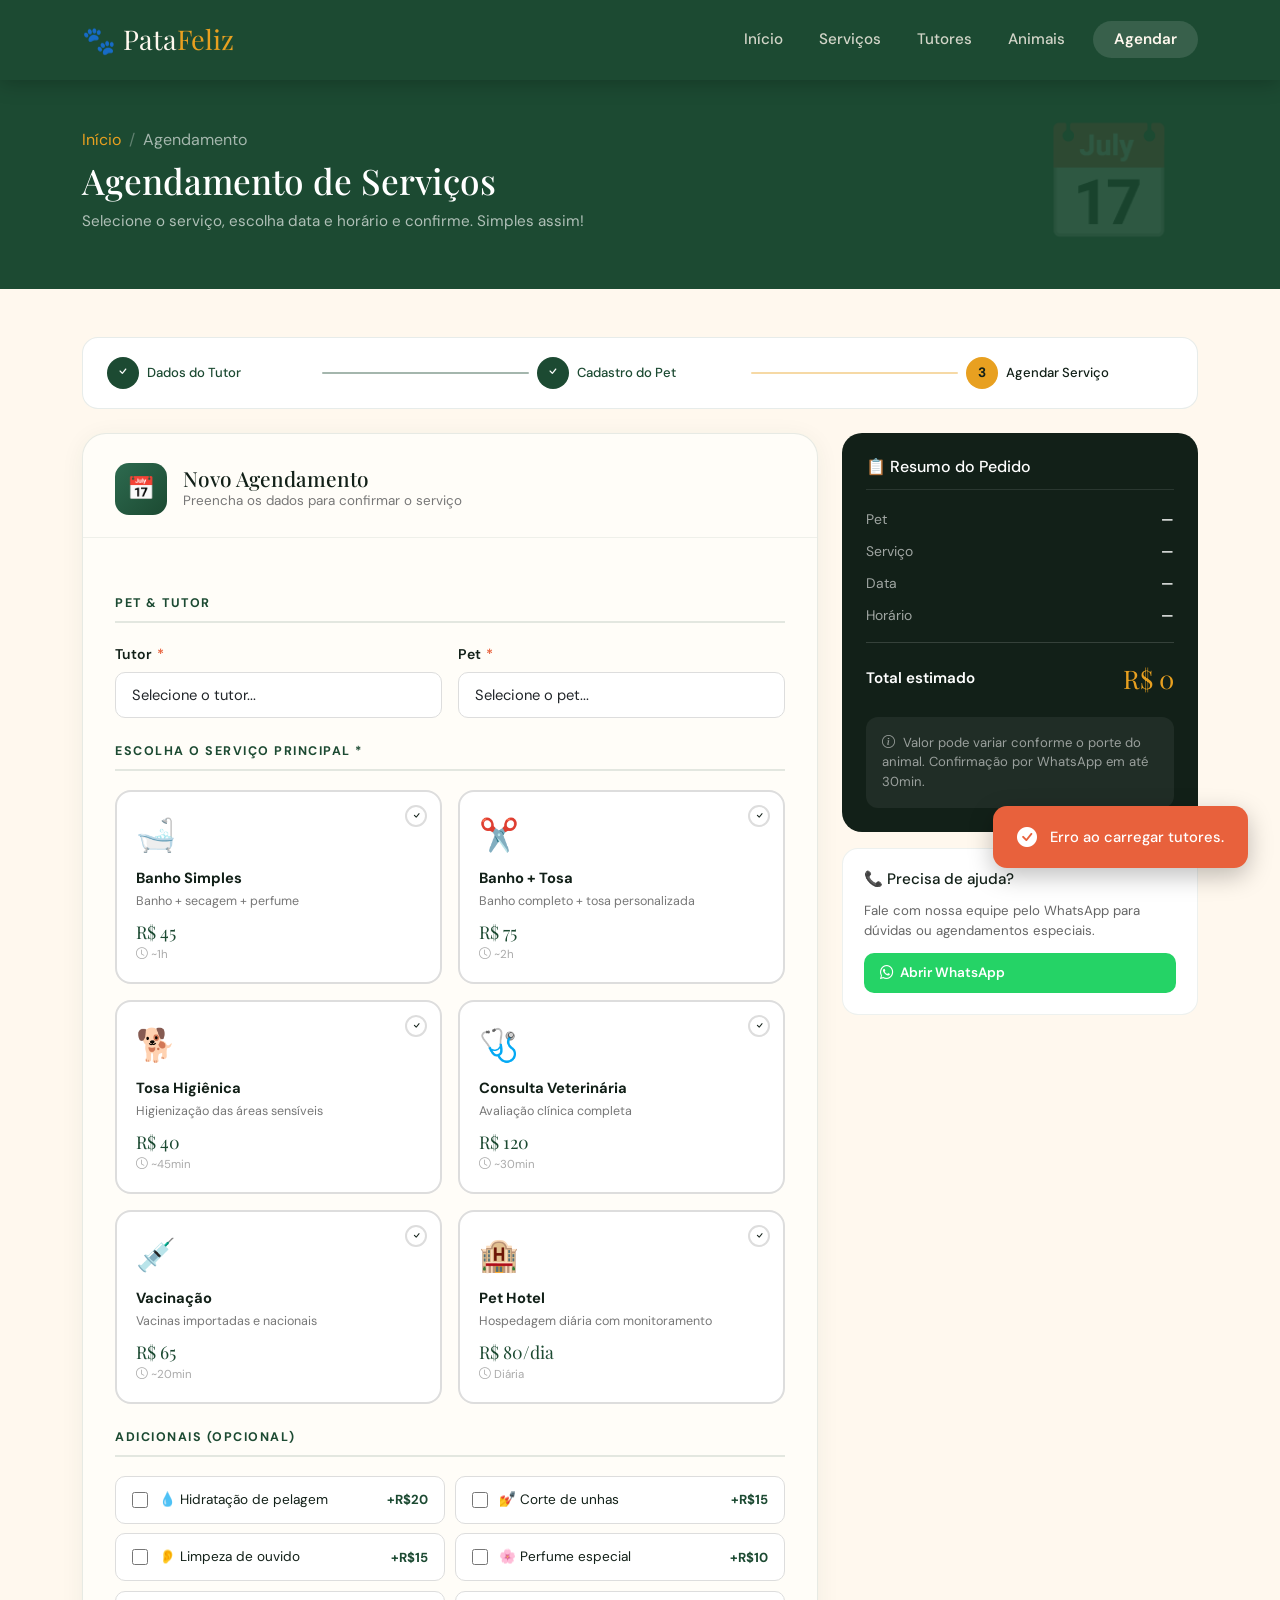
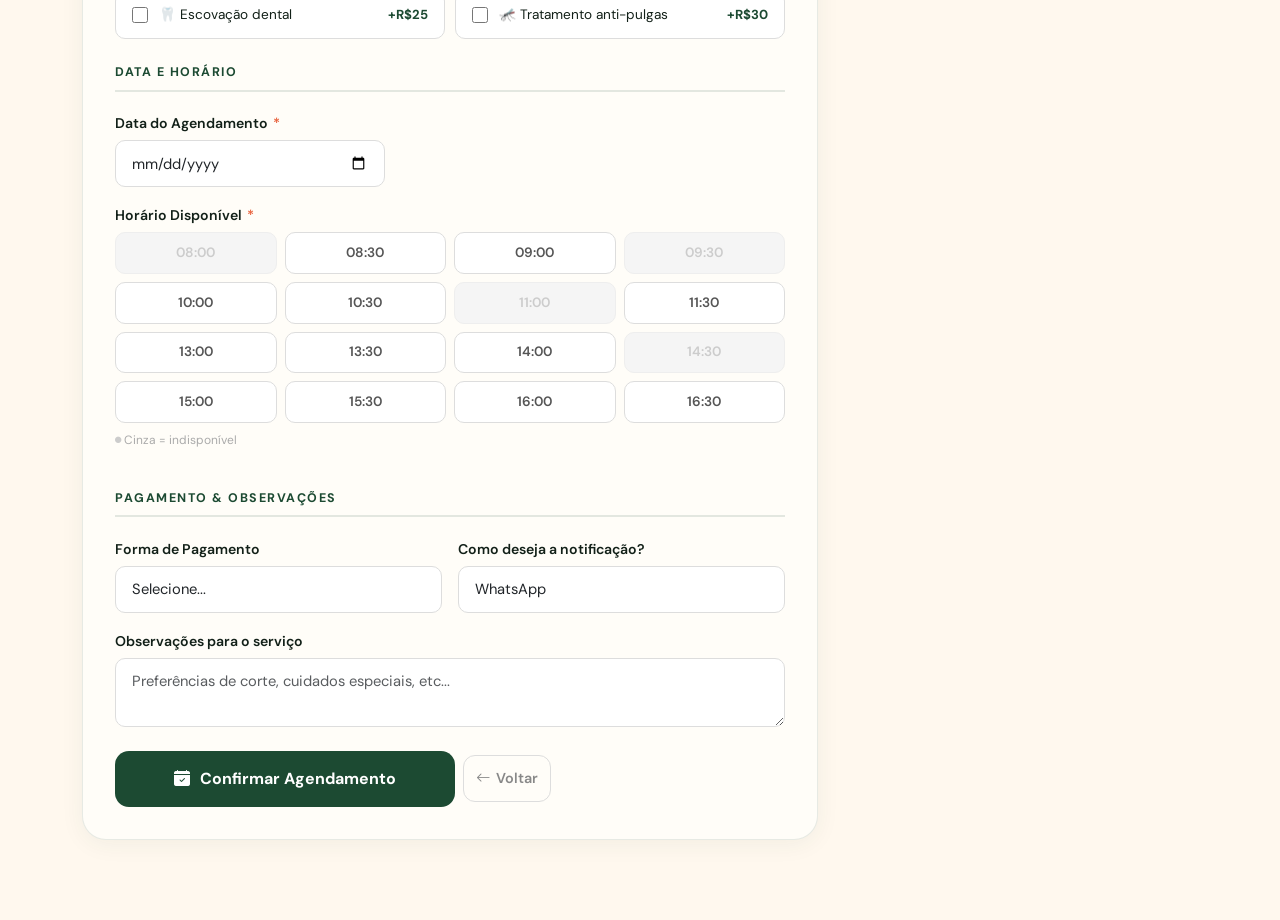
==== client/pages/agendamento.html @ 19007994 "feat: estrutura e integração do backend, frontend e banco de dados" ====
<!DOCTYPE html>
<html lang="pt-BR">
<head>
  <meta charset="UTF-8" />
  <meta name="viewport" content="width=device-width, initial-scale=1.0"/>
  <title>Agendamento de Serviços – PataFeliz</title>
  <link href="https://cdn.jsdelivr.net/npm/bootstrap@5.3.2/dist/css/bootstrap.min.css" rel="stylesheet"/>
  <link href="https://fonts.googleapis.com/css2?family=Playfair+Display:wght@600;700&family=DM+Sans:wght@300;400;500;600&display=swap" rel="stylesheet"/>
  <link href="https://cdn.jsdelivr.net/npm/bootstrap-icons@1.11.3/font/bootstrap-icons.min.css" rel="stylesheet"/>
  <style>
    :root {
      --cream:    #FFF8EE;
      --green:    #1C4A32;
      --green-lt: #2D6A4F;
      --amber:    #E8A020;
      --coral:    #E8613C;
      --dark:     #122018;
      --card-bg:  #FFFDF8;
    }
    * { box-sizing: border-box; }
    body { font-family: 'DM Sans', sans-serif; background: var(--cream); color: var(--dark); }
    h1,h2,h3,h4,h5 { font-family: 'Playfair Display', serif; }

    .navbar { background: var(--green); padding: .9rem 2rem; position: sticky; top: 0; z-index: 999; box-shadow: 0 2px 20px rgba(0,0,0,.25); }
    .navbar-brand { font-family: 'Playfair Display', serif; font-size: 1.7rem; color: var(--cream) !important; }
    .navbar-brand span { color: var(--amber); }
    .nav-link { color: rgba(255,248,238,.8) !important; font-weight: 500; font-size: .95rem; padding: .5rem 1rem !important; border-radius: 6px; transition: all .2s; }
    .nav-link:hover, .nav-link.active { color: var(--cream) !important; background: rgba(255,255,255,.12); }
    .btn-nav-cta { background: var(--amber); color: var(--dark) !important; font-weight: 600; border-radius: 50px; padding: .45rem 1.3rem !important; }

    .page-header { background: var(--green); padding: 3rem 0 2.5rem; color: white; position: relative; overflow: hidden; }
    .page-header::after { content: '📅'; position: absolute; right: 8%; top: 50%; transform: translateY(-50%); font-size: 7rem; opacity: .08; }
    .page-header .breadcrumb-item a { color: var(--amber); text-decoration: none; }
    .page-header .breadcrumb-item.active { color: rgba(255,255,255,.6); }
    .page-header .breadcrumb-item + .breadcrumb-item::before { color: rgba(255,255,255,.3); }
    .page-header h1 { font-size: 2.2rem; color: white; }
    .page-header p { color: rgba(255,255,255,.65); font-size: .95rem; }

    .form-section { padding: 3rem 0 5rem; }

    /* STEPS */
    .steps-bar { display: flex; align-items: center; gap: .5rem; background: white; border: 1px solid rgba(28,74,50,.1); border-radius: 16px; padding: 1.2rem 1.5rem; margin-bottom: 1.5rem; }
    .step-item { display: flex; align-items: center; gap: .5rem; flex: 1; }
    .step-circle { width: 32px; height: 32px; border-radius: 50%; display: flex; align-items: center; justify-content: center; font-weight: 700; font-size: .85rem; flex-shrink: 0; }
    .step-circle.done { background: var(--green); color: white; }
    .step-circle.active { background: var(--amber); color: var(--dark); }
    .step-circle.pending { background: #eee; color: #aaa; }
    .step-text { font-size: .82rem; font-weight: 500; }
    .step-text.done { color: var(--green); }
    .step-text.active { color: var(--dark); }
    .step-text.pending { color: #bbb; }
    .step-connector { height: 2px; flex: 1; border-radius: 2px; }

    /* FORM CARD */
    .form-card { background: var(--card-bg); border-radius: 24px; border: 1px solid rgba(28,74,50,.1); overflow: hidden; box-shadow: 0 4px 24px rgba(28,74,50,.06); }
    .form-card-header { padding: 1.8rem 2rem 1.4rem; border-bottom: 1px solid rgba(28,74,50,.07); display: flex; align-items: center; gap: 1rem; }
    .form-card-icon { width: 52px; height: 52px; border-radius: 14px; background: linear-gradient(135deg, var(--green-lt), var(--green)); color: white; display: flex; align-items: center; justify-content: center; font-size: 1.4rem; }
    .form-card-header h4 { margin: 0; font-size: 1.3rem; }
    .form-card-header p { margin: 0; font-size: .84rem; color: #777; }
    .form-body { padding: 2rem; }

    .form-label { font-weight: 600; font-size: .88rem; color: var(--dark); margin-bottom: .4rem; }
    .form-label .req { color: var(--coral); margin-left: 2px; }
    .form-control, .form-select { border: 1.5px solid #ddd; border-radius: 10px; padding: .7rem 1rem; font-size: .92rem; font-family: 'DM Sans', sans-serif; background: white; transition: all .2s; }
    .form-control:focus, .form-select:focus { border-color: var(--green); box-shadow: 0 0 0 3px rgba(28,74,50,.1); outline: none; }
    .form-section-label { font-size: .78rem; font-weight: 700; letter-spacing: 1.5px; text-transform: uppercase; color: var(--green); padding-bottom: .5rem; border-bottom: 2px solid rgba(28,74,50,.12); margin-bottom: 1.2rem; margin-top: 1.5rem; }

    /* SERVICE CARDS */
    .services-grid { display: grid; grid-template-columns: 1fr 1fr; gap: 1rem; }
    .service-option {
      background: white;
      border: 2px solid #ddd;
      border-radius: 16px;
      padding: 1.2rem;
      cursor: pointer;
      transition: all .25s;
      position: relative;
    }
    .service-option:hover { border-color: var(--green-lt); background: #F0F7F4; }
    .service-option.selected { border-color: var(--green); background: #E8F5E9; }
    .service-option .check-indicator {
      position: absolute; top: .8rem; right: .8rem;
      width: 22px; height: 22px; border-radius: 50%;
      border: 2px solid #ddd;
      display: flex; align-items: center; justify-content: center;
      font-size: .7rem; transition: all .2s;
    }
    .service-option.selected .check-indicator { background: var(--green); border-color: var(--green); color: white; }
    .service-emoji { font-size: 2rem; margin-bottom: .5rem; }
    .service-name { font-weight: 700; font-size: .92rem; margin-bottom: .2rem; }
    .service-desc { font-size: .78rem; color: #777; margin-bottom: .5rem; }
    .service-price { font-family: 'Playfair Display', serif; font-size: 1.1rem; color: var(--green); }
    .service-duration { font-size: .72rem; color: #aaa; }

    /* ADDONS */
    .addon-list { display: grid; grid-template-columns: 1fr 1fr; gap: .6rem; }
    .addon-item {
      display: flex; align-items: center; gap: .7rem;
      padding: .8rem 1rem;
      background: white;
      border: 1.5px solid #ddd;
      border-radius: 10px;
      cursor: pointer;
      transition: all .2s;
      font-size: .85rem;
    }
    .addon-item:hover { border-color: var(--amber); background: #FFFDE7; }
    .addon-item input { accent-color: var(--green); width: 16px; height: 16px; }
    .addon-price { margin-left: auto; font-weight: 700; color: var(--green); font-size: .82rem; }

    /* TIME SLOTS */
    .time-grid { display: grid; grid-template-columns: repeat(4, 1fr); gap: .5rem; }
    .time-slot {
      padding: .6rem .5rem;
      text-align: center;
      background: white;
      border: 1.5px solid #ddd;
      border-radius: 10px;
      cursor: pointer;
      font-size: .85rem;
      font-weight: 600;
      transition: all .2s;
      color: #555;
    }
    .time-slot:hover { border-color: var(--green); color: var(--green); background: #F0F7F4; }
    .time-slot.selected { border-color: var(--green); background: var(--green); color: white; }
    .time-slot.unavailable { background: #f5f5f5; color: #ccc; cursor: not-allowed; border-color: #eee; }

    /* SUMMARY */
    .summary-card {
      background: var(--dark);
      color: white;
      border-radius: 20px;
      padding: 1.5rem;
      position: sticky;
      top: 90px;
    }
    .summary-card h6 { color: white; font-size: 1rem; margin-bottom: 1.2rem; padding-bottom: .8rem; border-bottom: 1px solid rgba(255,255,255,.1); }
    .summary-row { display: flex; justify-content: space-between; align-items: center; font-size: .87rem; margin-bottom: .7rem; }
    .summary-label { color: rgba(255,255,255,.6); }
    .summary-value { font-weight: 600; }
    .summary-total { display: flex; justify-content: space-between; align-items: center; margin-top: 1rem; padding-top: 1rem; border-top: 1px solid rgba(255,255,255,.15); }
    .summary-total .label { font-weight: 600; font-size: .95rem; }
    .summary-total .price { font-family: 'Playfair Display', serif; font-size: 1.6rem; color: var(--amber); }

    /* PET CARD DISPLAY */
    .pet-display {
      background: white;
      border-radius: 14px;
      padding: 1rem 1.2rem;
      border: 1.5px solid rgba(28,74,50,.12);
      display: flex; align-items: center; gap: 1rem;
      margin-top: .5rem;
    }
    .pet-display-avatar { font-size: 2.2rem; }
    .pet-display-info .name { font-weight: 700; }
    .pet-display-info .meta { font-size: .8rem; color: #888; }

    /* BUTTONS */
    .btn-save { background: var(--green); color: white; font-weight: 700; padding: 1rem 2.5rem; border-radius: 14px; border: none; font-size: 1rem; cursor: pointer; transition: all .25s; display: inline-flex; align-items: center; gap: .6rem; width: 100%; justify-content: center; }
    .btn-save:hover { background: var(--green-lt); transform: translateY(-1px); box-shadow: 0 8px 24px rgba(28,74,50,.3); }
    .btn-back { background: transparent; color: #888; font-weight: 600; padding: .75rem; border-radius: 12px; border: 1.5px solid #ddd; font-size: .9rem; cursor: pointer; transition: all .2s; text-decoration: none; display: inline-flex; align-items: center; gap: .4rem; }
    .btn-back:hover { border-color: #aaa; color: #555; }

    /* CONFIRMED STATE */
    .confirm-screen { display: none; text-align: center; padding: 3rem 2rem; }
    .confirm-screen .big-emoji { font-size: 5rem; animation: bounce .6s ease; }
    @keyframes bounce { 0% { transform: scale(.5); opacity:0; } 80% { transform: scale(1.1); } 100% { transform: scale(1); opacity:1; } }
    .confirm-screen h3 { margin: 1rem 0 .5rem; }
    .confirm-screen p { color: #666; margin-bottom: 1.5rem; }

    /* TOAST */
    .toast-wrap { position: fixed; bottom: 2rem; right: 2rem; z-index: 9999; }
    .toast-msg { background: var(--green); color: white; padding: 1rem 1.5rem; border-radius: 14px; display: flex; align-items: center; gap: .8rem; font-weight: 500; font-size: .92rem; box-shadow: 0 8px 24px rgba(0,0,0,.25); transform: translateY(100px); opacity: 0; transition: all .4s ease; }
    .toast-msg.show { transform: translateY(0); opacity: 1; }

    @media (max-width: 576px) {
      .services-grid, .addon-list { grid-template-columns: 1fr; }
      .time-grid { grid-template-columns: repeat(3, 1fr); }
    }
  </style>
</head>
<body>

<!-- NAVBAR -->
<nav class="navbar navbar-expand-lg">
  <div class="container">
    <a class="navbar-brand" href="/">🐾 Pata<span>Feliz</span></a>
    <button class="navbar-toggler" type="button" data-bs-toggle="collapse" data-bs-target="#navMenu">
      <i class="bi bi-list text-white fs-3"></i>
    </button>
    <div class="collapse navbar-collapse" id="navMenu">
      <ul class="navbar-nav ms-auto align-items-lg-center gap-1">
        <li class="nav-item"><a class="nav-link" href="/">Início</a></li>
        <li class="nav-item"><a class="nav-link" href="servicos">Serviços</a></li>
        <li class="nav-item"><a class="nav-link" href="tutores">Tutores</a></li>
        <li class="nav-item"><a class="nav-link" href="animais">Animais</a></li>
        <li class="nav-item ms-lg-2"><a class="nav-link btn-nav-cta active" href="agendamento">Agendar</a></li>
      </ul>
    </div>
  </div>
</nav>

<!-- PAGE HEADER -->
<div class="page-header">
  <div class="container">
    <nav aria-label="breadcrumb">
      <ol class="breadcrumb mb-2">
        <li class="breadcrumb-item"><a href="/">Início</a></li>
        <li class="breadcrumb-item active">Agendamento</li>
      </ol>
    </nav>
    <h1>Agendamento de Serviços</h1>
    <p>Selecione o serviço, escolha data e horário e confirme. Simples assim!</p>
  </div>
</div>

<div class="form-section">
  <div class="container">

    <!-- STEPS -->
    <div class="steps-bar">
      <div class="step-item">
        <div class="step-circle done"><i class="bi bi-check"></i></div>
        <div class="step-text done">Dados do Tutor</div>
      </div>
      <div class="step-connector" style="background:var(--green);opacity:.4"></div>
      <div class="step-item">
        <div class="step-circle done"><i class="bi bi-check"></i></div>
        <div class="step-text done">Cadastro do Pet</div>
      </div>
      <div class="step-connector" style="background:var(--amber);opacity:.4"></div>
      <div class="step-item">
        <div class="step-circle active">3</div>
        <div class="step-text active">Agendar Serviço</div>
      </div>
    </div>

    <div class="row gy-4">
      <div class="col-lg-8">
        <div class="form-card" id="formCard">
          <div class="form-card-header">
            <div class="form-card-icon">📅</div>
            <div>
              <h4>Novo Agendamento</h4>
              <p>Preencha os dados para confirmar o serviço</p>
            </div>
          </div>

          <!-- FORM -->
          <div class="form-body" id="formBody">
            <form id="agendForm" novalidate>

              <!-- PET & TUTOR -->
              <div class="form-section-label">Pet & Tutor</div>
              <div class="row g-3">
                <div class="col-md-6">
                  <label class="form-label">Tutor <span class="req">*</span></label>
                  <select class="form-select" id="agTutor" required>
                    <option value="">Selecione o tutor...</option>
                  </select>
                  <div class="invalid-feedback">Selecione um tutor.</div>
                </div>
                <div class="col-md-6">
                  <label class="form-label">Pet <span class="req">*</span></label>
                  <select class="form-select" id="agPet" required>
                    <option value="">Selecione o pet...</option>
                  </select>
                  <div class="invalid-feedback">Selecione um pet.</div>
                </div>
              </div>
              <div id="petDisplay" style="display:none"></div>

              <!-- SERVICES -->
              <div class="form-section-label">Escolha o Serviço Principal <span class="req">*</span></div>
              <div class="services-grid">
                <div class="service-option" data-service="Banho Simples" data-price="45" onclick="selectService(this)">
                  <div class="check-indicator"><i class="bi bi-check"></i></div>
                  <div class="service-emoji">🛁</div>
                  <div class="service-name">Banho Simples</div>
                  <div class="service-desc">Banho + secagem + perfume</div>
                  <div class="service-price">R$ 45</div>
                  <div class="service-duration"><i class="bi bi-clock"></i> ~1h</div>
                </div>
                <div class="service-option" data-service="Banho + Tosa" data-price="75" onclick="selectService(this)">
                  <div class="check-indicator"><i class="bi bi-check"></i></div>
                  <div class="service-emoji">✂️</div>
                  <div class="service-name">Banho + Tosa</div>
                  <div class="service-desc">Banho completo + tosa personalizada</div>
                  <div class="service-price">R$ 75</div>
                  <div class="service-duration"><i class="bi bi-clock"></i> ~2h</div>
                </div>
                <div class="service-option" data-service="Tosa Higiênica" data-price="40" onclick="selectService(this)">
                  <div class="check-indicator"><i class="bi bi-check"></i></div>
                  <div class="service-emoji">🐕</div>
                  <div class="service-name">Tosa Higiênica</div>
                  <div class="service-desc">Higienização das áreas sensíveis</div>
                  <div class="service-price">R$ 40</div>
                  <div class="service-duration"><i class="bi bi-clock"></i> ~45min</div>
                </div>
                <div class="service-option" data-service="Consulta Veterinária" data-price="120" onclick="selectService(this)">
                  <div class="check-indicator"><i class="bi bi-check"></i></div>
                  <div class="service-emoji">🩺</div>
                  <div class="service-name">Consulta Veterinária</div>
                  <div class="service-desc">Avaliação clínica completa</div>
                  <div class="service-price">R$ 120</div>
                  <div class="service-duration"><i class="bi bi-clock"></i> ~30min</div>
                </div>
                <div class="service-option" data-service="Vacinação" data-price="65" onclick="selectService(this)">
                  <div class="check-indicator"><i class="bi bi-check"></i></div>
                  <div class="service-emoji">💉</div>
                  <div class="service-name">Vacinação</div>
                  <div class="service-desc">Vacinas importadas e nacionais</div>
                  <div class="service-price">R$ 65</div>
                  <div class="service-duration"><i class="bi bi-clock"></i> ~20min</div>
                </div>
                <div class="service-option" data-service="Pet Hotel" data-price="80" onclick="selectService(this)">
                  <div class="check-indicator"><i class="bi bi-check"></i></div>
                  <div class="service-emoji">🏨</div>
                  <div class="service-name">Pet Hotel</div>
                  <div class="service-desc">Hospedagem diária com monitoramento</div>
                  <div class="service-price">R$ 80/dia</div>
                  <div class="service-duration"><i class="bi bi-clock"></i> Diária</div>
                </div>
              </div>
              <input type="hidden" id="servicoPrincipal" required>
              <div id="servicoError" style="display:none; color:var(--coral); font-size:.8rem; margin-top:.3rem;">Selecione um serviço.</div>

              <!-- ADD-ONS -->
              <div class="form-section-label">Adicionais (opcional)</div>
              <div class="addon-list">
                <label class="addon-item"><input type="checkbox" name="addon" value="Hidratação" data-price="20" onchange="calcTotal()"> 💧 Hidratação de pelagem <span class="addon-price">+R$20</span></label>
                <label class="addon-item"><input type="checkbox" name="addon" value="Corte de unhas" data-price="15" onchange="calcTotal()"> 💅 Corte de unhas <span class="addon-price">+R$15</span></label>
                <label class="addon-item"><input type="checkbox" name="addon" value="Limpeza de ouvido" data-price="15" onchange="calcTotal()"> 👂 Limpeza de ouvido <span class="addon-price">+R$15</span></label>
                <label class="addon-item"><input type="checkbox" name="addon" value="Perfume especial" data-price="10" onchange="calcTotal()"> 🌸 Perfume especial <span class="addon-price">+R$10</span></label>
                <label class="addon-item"><input type="checkbox" name="addon" value="Escovação dental" data-price="25" onchange="calcTotal()"> 🦷 Escovação dental <span class="addon-price">+R$25</span></label>
                <label class="addon-item"><input type="checkbox" name="addon" value="Anti-pulgas" data-price="30" onchange="calcTotal()"> 🦟 Tratamento anti-pulgas <span class="addon-price">+R$30</span></label>
              </div>

              <!-- DATE & TIME -->
              <div class="form-section-label">Data e Horário</div>
              <div class="row g-3">
                <div class="col-md-5">
                  <label class="form-label">Data do Agendamento <span class="req">*</span></label>
                  <input type="date" class="form-control" id="agData" required min="">
                  <div class="invalid-feedback">Selecione uma data.</div>
                </div>
                <div class="col-12">
                  <label class="form-label">Horário Disponível <span class="req">*</span></label>
                  <div class="time-grid" id="timeGrid">
                    <div class="time-slot unavailable">08:00</div>
                    <div class="time-slot" onclick="selectTime(this)">08:30</div>
                    <div class="time-slot" onclick="selectTime(this)">09:00</div>
                    <div class="time-slot unavailable">09:30</div>
                    <div class="time-slot" onclick="selectTime(this)">10:00</div>
                    <div class="time-slot" onclick="selectTime(this)">10:30</div>
                    <div class="time-slot unavailable">11:00</div>
                    <div class="time-slot" onclick="selectTime(this)">11:30</div>
                    <div class="time-slot" onclick="selectTime(this)">13:00</div>
                    <div class="time-slot" onclick="selectTime(this)">13:30</div>
                    <div class="time-slot" onclick="selectTime(this)">14:00</div>
                    <div class="time-slot unavailable">14:30</div>
                    <div class="time-slot" onclick="selectTime(this)">15:00</div>
                    <div class="time-slot" onclick="selectTime(this)">15:30</div>
                    <div class="time-slot" onclick="selectTime(this)">16:00</div>
                    <div class="time-slot" onclick="selectTime(this)">16:30</div>
                  </div>
                  <input type="hidden" id="agHorario" required>
                  <div id="horarioError" style="display:none; color:var(--coral); font-size:.8rem; margin-top:.3rem;">Selecione um horário.</div>
                  <p style="font-size:.75rem; color:#aaa; margin-top:.5rem;"><i class="bi bi-circle-fill" style="font-size:.4rem;vertical-align:middle;color:#ccc"></i> Cinza = indisponível</p>
                </div>
              </div>

              <!-- PAYMENT & OBS -->
              <div class="form-section-label">Pagamento & Observações</div>
              <div class="row g-3">
                <div class="col-md-6">
                  <label class="form-label">Forma de Pagamento</label>
                  <select class="form-select" id="pagamento">
                    <option value="">Selecione...</option>
                    <option>PIX</option>
                    <option>Cartão de Débito</option>
                    <option>Cartão de Crédito</option>
                    <option>Dinheiro</option>
                  </select>
                </div>
                <div class="col-md-6">
                  <label class="form-label">Como deseja a notificação?</label>
                  <select class="form-select" id="notificacao">
                    <option>WhatsApp</option>
                    <option>E-mail</option>
                    <option>Ambos</option>
                  </select>
                </div>
                <div class="col-12">
                  <label class="form-label">Observações para o serviço</label>
                  <textarea class="form-control" id="agObs" rows="2" placeholder="Preferências de corte, cuidados especiais, etc..."></textarea>
                </div>
              </div>

              <div class="mt-4 d-flex gap-2 align-items-center flex-wrap">
                <button type="submit" class="btn-save flex-grow-1" style="max-width:340px">
                  <i class="bi bi-calendar-check-fill"></i> Confirmar Agendamento
                </button>
                <a href="animais" class="btn-back"><i class="bi bi-arrow-left"></i> Voltar</a>
              </div>
            </form>
          </div>

          <!-- CONFIRM SCREEN -->
          <div class="confirm-screen" id="confirmScreen">
            <div class="big-emoji">🎉</div>
            <h3>Agendamento Confirmado!</h3>
            <p>Seu pet será atendido conforme os detalhes abaixo.<br>Você receberá uma confirmação em breve.</p>
            <div id="confirmDetails" style="background:#f8f8f8; border-radius:14px; padding:1.2rem; text-align:left; font-size:.88rem; margin-bottom:1.5rem;"></div>
            <button onclick="resetAgendamento()" class="btn-save" style="display:inline-flex; width:auto; padding:.85rem 2rem">
              <i class="bi bi-plus-circle"></i> Novo Agendamento
            </button>
          </div>
        </div>

        <!-- HISTORY -->
        <div class="form-card mt-4" id="historyCard" style="display:none">
          <div class="form-card-header">
            <div class="form-card-icon" style="background:linear-gradient(135deg,var(--amber),#c07010)">📋</div>
            <div>
              <h4>Histórico de Agendamentos</h4>
              <p>Seus últimos serviços agendados</p>
            </div>
          </div>
          <div id="historyList" style="padding:1rem"></div>
        </div>
      </div>

      <!-- SUMMARY SIDEBAR -->
      <div class="col-lg-4">
        <div class="summary-card">
          <h6>📋 Resumo do Pedido</h6>
          <div class="summary-row">
            <span class="summary-label">Pet</span>
            <span class="summary-value" id="sumPet">—</span>
          </div>
          <div class="summary-row">
            <span class="summary-label">Serviço</span>
            <span class="summary-value" id="sumServico">—</span>
          </div>
          <div class="summary-row">
            <span class="summary-label">Data</span>
            <span class="summary-value" id="sumData">—</span>
          </div>
          <div class="summary-row">
            <span class="summary-label">Horário</span>
            <span class="summary-value" id="sumHorario">—</span>
          </div>
          <div id="sumAddonsWrap" style="display:none">
            <div class="summary-row">
              <span class="summary-label">Adicionais</span>
              <span class="summary-value" id="sumAddons">—</span>
            </div>
          </div>
          <div class="summary-total">
            <span class="label">Total estimado</span>
            <span class="price" id="sumTotal">R$ 0</span>
          </div>

          <div style="margin-top:1.2rem; padding:1rem; background:rgba(255,255,255,.06); border-radius:12px; font-size:.82rem; color:rgba(255,255,255,.55)">
            <i class="bi bi-info-circle me-1"></i>
            Valor pode variar conforme o porte do animal. Confirmação por WhatsApp em até 30min.
          </div>
        </div>

        <div class="mt-3" style="background:white; border-radius:16px; padding:1.3rem; border:1px solid rgba(28,74,50,.08)">
          <h6 style="font-size:.95rem; margin-bottom:.8rem">📞 Precisa de ajuda?</h6>
          <p style="font-size:.83rem; color:#666; margin-bottom:.8rem">Fale com nossa equipe pelo WhatsApp para dúvidas ou agendamentos especiais.</p>
          <a href="https://wa.me/5511999999999" target="_blank" style="background:#25D366; color:white; font-weight:600; padding:.6rem 1rem; border-radius:10px; font-size:.85rem; text-decoration:none; display:flex; align-items:center; gap:.4rem">
            <i class="bi bi-whatsapp"></i> Abrir WhatsApp
          </a>
        </div>
      </div>
    </div>
  </div>
</div>

<!-- TOAST -->
<div class="toast-wrap">
  <div class="toast-msg" id="toastMsg">
    <i class="bi bi-check-circle-fill fs-5"></i>
    <span id="toastText"></span>
  </div>
</div>

<script src="https://cdn.jsdelivr.net/npm/bootstrap@5.3.2/dist/js/bootstrap.bundle.min.js"></script>
<script>
  const API = '/api';
  const specieEmojis = { Cachorro:'🐶', Gato:'🐱', Coelho:'🐰', Pássaro:'🐦', Hamster:'🐹', Peixe:'🐠', Réptil:'🦎', Outro:'🐾' };
  let petsCache = []; // cache dos pets do tutor selecionado

  function showToast(msg, isErr = false){
    const t = document.getElementById('toastMsg');
    document.getElementById('toastText').textContent = msg;
    t.style.background = isErr ? '#E8613C' : 'var(--green)';
    t.classList.add('show');
    setTimeout(() => t.classList.remove('show'), 3000);
  }

  // ── Carrega tutores ──
  async function loadTutores(){
    try {
      const r = await fetch(`${API}/tutores`);
      const tutores = await r.json();
      const sel = document.getElementById('agTutor');
      sel.innerHTML = '<option value="">Selecione o tutor...</option>';
      tutores.forEach(t => {
        const opt = document.createElement('option');
        opt.value = t.id;
        opt.textContent = t.nome;
        sel.appendChild(opt);
      });
    } catch { showToast('Erro ao carregar tutores.', true); }
  }

  // ── Ao selecionar tutor, carrega seus pets ──
  document.getElementById('agTutor').addEventListener('change', async function(){
    const petSel = document.getElementById('agPet');
    petSel.innerHTML = '<option value="">Selecione o pet...</option>';
    document.getElementById('petDisplay').style.display = 'none';
    document.getElementById('sumPet').textContent = '—';
    petsCache = [];
    if (!this.value) return;
    try {
      const r = await fetch(`${API}/animais?tutor_id=${this.value}`);
      petsCache = await r.json();
      petsCache.forEach(p => {
        const opt = document.createElement('option');
        opt.value = p.id;
        opt.textContent = `${specieEmojis[p.especie]||'🐾'} ${p.nome} (${p.especie}${p.porte?' · '+p.porte:''})`;
        petSel.appendChild(opt);
      });
    } catch { showToast('Erro ao carregar pets.', true); }
    updateSummary();
  });

  // ── Ao selecionar pet, exibe card ──
  document.getElementById('agPet').addEventListener('change', function(){
    const p = petsCache.find(p => String(p.id) === String(this.value));
    const disp = document.getElementById('petDisplay');
    if (p) {
      disp.style.display = 'block';
      disp.innerHTML = `<div class="pet-display">
        <div class="pet-display-avatar">${specieEmojis[p.especie]||'🐾'}</div>
        <div class="pet-display-info">
          <div class="name">${p.nome}</div>
          <div class="meta">${p.especie}${p.raca?' · '+p.raca:''}${p.porte?' · '+p.porte:''}${p.sexo?' · '+p.sexo:''}</div>
        </div>
      </div>`;
      document.getElementById('sumPet').textContent = p.nome;
    } else {
      disp.style.display = 'none';
      document.getElementById('sumPet').textContent = '—';
    }
    updateSummary();
  });

  // ── Data mínima ──
  document.getElementById('agData').min = new Date().toISOString().split('T')[0];
  document.getElementById('agData').addEventListener('change', updateSummary);

  function selectService(el){
    document.querySelectorAll('.service-option').forEach(s=>s.classList.remove('selected'));
    el.classList.add('selected');
    document.getElementById('servicoPrincipal').value = el.dataset.service;
    document.getElementById('servicoError').style.display = 'none';
    calcTotal(); updateSummary();
  }

  function selectTime(el){
    if (el.classList.contains('unavailable')) return;
    document.querySelectorAll('.time-slot').forEach(s=>s.classList.remove('selected'));
    el.classList.add('selected');
    document.getElementById('agHorario').value = el.textContent.trim();
    document.getElementById('horarioError').style.display = 'none';
    updateSummary();
  }

  function calcTotal(){
    const sel = document.querySelector('.service-option.selected');
    let total = sel ? parseInt(sel.dataset.price) : 0;
    document.querySelectorAll('[name="addon"]:checked').forEach(a => total += parseInt(a.dataset.price));
    document.getElementById('sumTotal').textContent = `R$ ${total}`;
    const addons = [...document.querySelectorAll('[name="addon"]:checked')].map(a=>a.value);
    document.getElementById('sumAddonsWrap').style.display = addons.length ? '' : 'none';
    if (addons.length) document.getElementById('sumAddons').textContent = addons.join(', ');
  }

  function updateSummary(){
    const sel = document.querySelector('.service-option.selected');
    document.getElementById('sumServico').textContent = sel ? sel.dataset.service : '—';
    const dataVal = document.getElementById('agData').value;
    document.getElementById('sumData').textContent = dataVal
      ? new Date(dataVal+'T12:00:00').toLocaleDateString('pt-BR',{weekday:'short',day:'numeric',month:'short'})
      : '—';
    document.getElementById('sumHorario').textContent = document.getElementById('agHorario').value || '—';
  }

  document.querySelectorAll('[name="addon"]').forEach(a => a.addEventListener('change', () => { calcTotal(); updateSummary(); }));

  // ── Submit: salva agendamento na API ──
  document.getElementById('agendForm').addEventListener('submit', async function(e){
    e.preventDefault();
    this.classList.add('was-validated');

    let valid = true;
    if (!document.getElementById('servicoPrincipal').value){
      document.getElementById('servicoError').style.display = 'block'; valid = false;
    }
    if (!document.getElementById('agHorario').value){
      document.getElementById('horarioError').style.display = 'block'; valid = false;
    }
    if (!this.checkValidity() || !valid) return;

    const tutorId  = document.getElementById('agTutor').value;
    const petId    = document.getElementById('agPet').value;
    const servico  = document.getElementById('servicoPrincipal').value;
    const data     = document.getElementById('agData').value;
    const horario  = document.getElementById('agHorario').value;
    const addons   = [...document.querySelectorAll('[name="addon"]:checked')].map(a=>a.value);
    const total    = parseFloat(document.getElementById('sumTotal').textContent.replace('R$ ','')) || 0;
    const pagamento    = document.getElementById('pagamento').value;
    const notificacao  = document.getElementById('notificacao').value;
    const obs          = document.getElementById('agObs').value;

    const payload = { tutor_id: tutorId || null, animal_id: petId || null,
      servico, addons, data, horario, pagamento, notificacao, obs, total, status: 'Confirmado' };

    const saveBtn = this.querySelector('.btn-save');
    saveBtn.disabled = true;
    saveBtn.innerHTML = '<span class="spinner-border spinner-border-sm"></span> Confirmando...';

    try {
      const r = await fetch(`${API}/agendamentos`, {
        method: 'POST',
        headers: { 'Content-Type': 'application/json' },
        body: JSON.stringify(payload),
      });
      const ag = await r.json();
      if (!r.ok){ showToast(ag.error || 'Erro ao agendar.', true); return; }

      // Show confirm screen
      document.getElementById('formBody').style.display = 'none';
      const cs = document.getElementById('confirmScreen');
      cs.style.display = 'block';
      const pet = petsCache.find(p => String(p.id) === String(petId));
      const d = new Date(data+'T12:00:00');
      cs.querySelector('#confirmDetails').innerHTML = `
        <div style="display:grid; gap:.6rem">
          <div><b>🐾 Pet:</b> ${pet?.nome||ag.animal_nome||'—'} (${pet?.especie||ag.animal_especie||''})</div>
          <div><b>👤 Tutor:</b> ${ag.tutor_nome || '—'}</div>
          <div><b>✂️ Serviço:</b> ${servico}</div>
          ${addons.length ? `<div><b>➕ Adicionais:</b> ${addons.join(', ')}</div>` : ''}
          <div><b>📅 Data:</b> ${d.toLocaleDateString('pt-BR',{weekday:'long',day:'numeric',month:'long'})}</div>
          <div><b>🕐 Horário:</b> ${horario}</div>
          <div><b>💰 Total:</b> R$ ${total}</div>
          ${pagamento ? `<div><b>💳 Pagamento:</b> ${pagamento}</div>` : ''}
        </div>`;

      await fetchHistory();
    } catch {
      showToast('Erro de conexão com o servidor.', true);
    } finally {
      saveBtn.disabled = false;
      saveBtn.innerHTML = '<i class="bi bi-calendar-check-fill"></i> Confirmar Agendamento';
    }
  });

  function resetAgendamento(){
    document.getElementById('agendForm').reset();
    document.getElementById('agendForm').classList.remove('was-validated');
    document.getElementById('formBody').style.display = '';
    document.getElementById('confirmScreen').style.display = 'none';
    document.querySelectorAll('.service-option').forEach(s=>s.classList.remove('selected'));
    document.querySelectorAll('.time-slot').forEach(s=>s.classList.remove('selected'));
    document.getElementById('servicoPrincipal').value = '';
    document.getElementById('agHorario').value = '';
    document.getElementById('petDisplay').style.display = 'none';
    document.getElementById('sumPet').textContent = '—';
    document.getElementById('sumServico').textContent = '—';
    document.getElementById('sumData').textContent = '—';
    document.getElementById('sumHorario').textContent = '—';
    document.getElementById('sumTotal').textContent = 'R$ 0';
    petsCache = [];
  }

  // ── Histórico via API ──
  async function fetchHistory(){
    try {
      const r = await fetch(`${API}/agendamentos`);
      const list = await r.json();
      if (!list.length) return;
      document.getElementById('historyCard').style.display = '';
      document.getElementById('historyList').innerHTML = list.map(ag => {
        const d = new Date(ag.data+'T12:00:00');
        return `
          <div style="display:flex;align-items:center;gap:1rem;padding:.9rem 1rem;border-radius:12px;border:1px solid rgba(28,74,50,.08);margin-bottom:.6rem;background:white">
            <div style="font-size:1.8rem">${specieEmojis[ag.animal_especie]||'🐾'}</div>
            <div style="flex:1">
              <div style="font-weight:700;font-size:.92rem">${ag.animal_nome||'—'} – ${ag.servico}</div>
              <div style="font-size:.78rem;color:#888">${d.toLocaleDateString('pt-BR')} às ${ag.horario} · ${ag.tutor_nome||'—'}</div>
            </div>
            <div style="text-align:right">
              <span style="background:#E8F5E9;color:var(--green);font-size:.75rem;font-weight:700;padding:.2rem .6rem;border-radius:50px">${ag.status}</span>
              <div style="font-weight:700;font-size:.88rem;color:var(--green);margin-top:.2rem">R$ ${ag.total||0}</div>
            </div>
          </div>`;
      }).join('');
    } catch { /* silently ignore */ }
  }

  // ── Init ──
  loadTutores();
  fetchHistory();
</script>
</script>
</body>
</html>
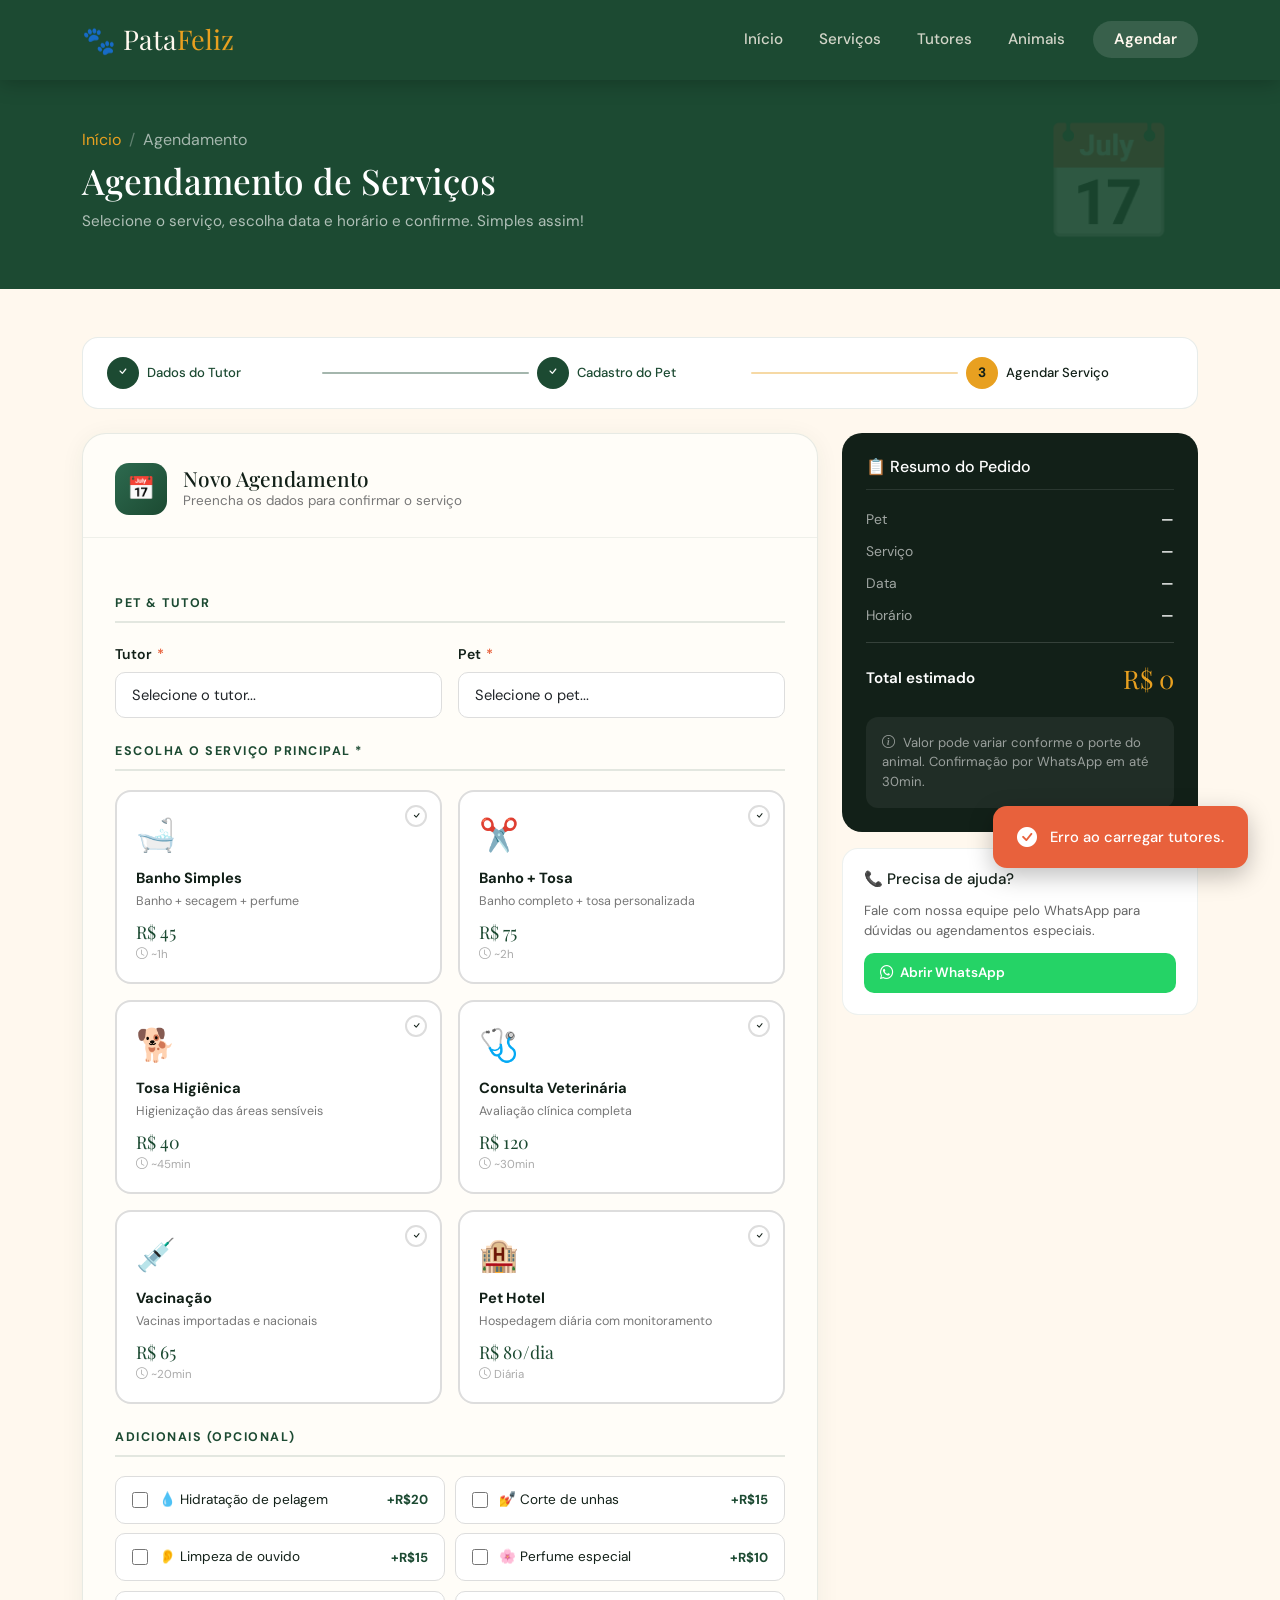
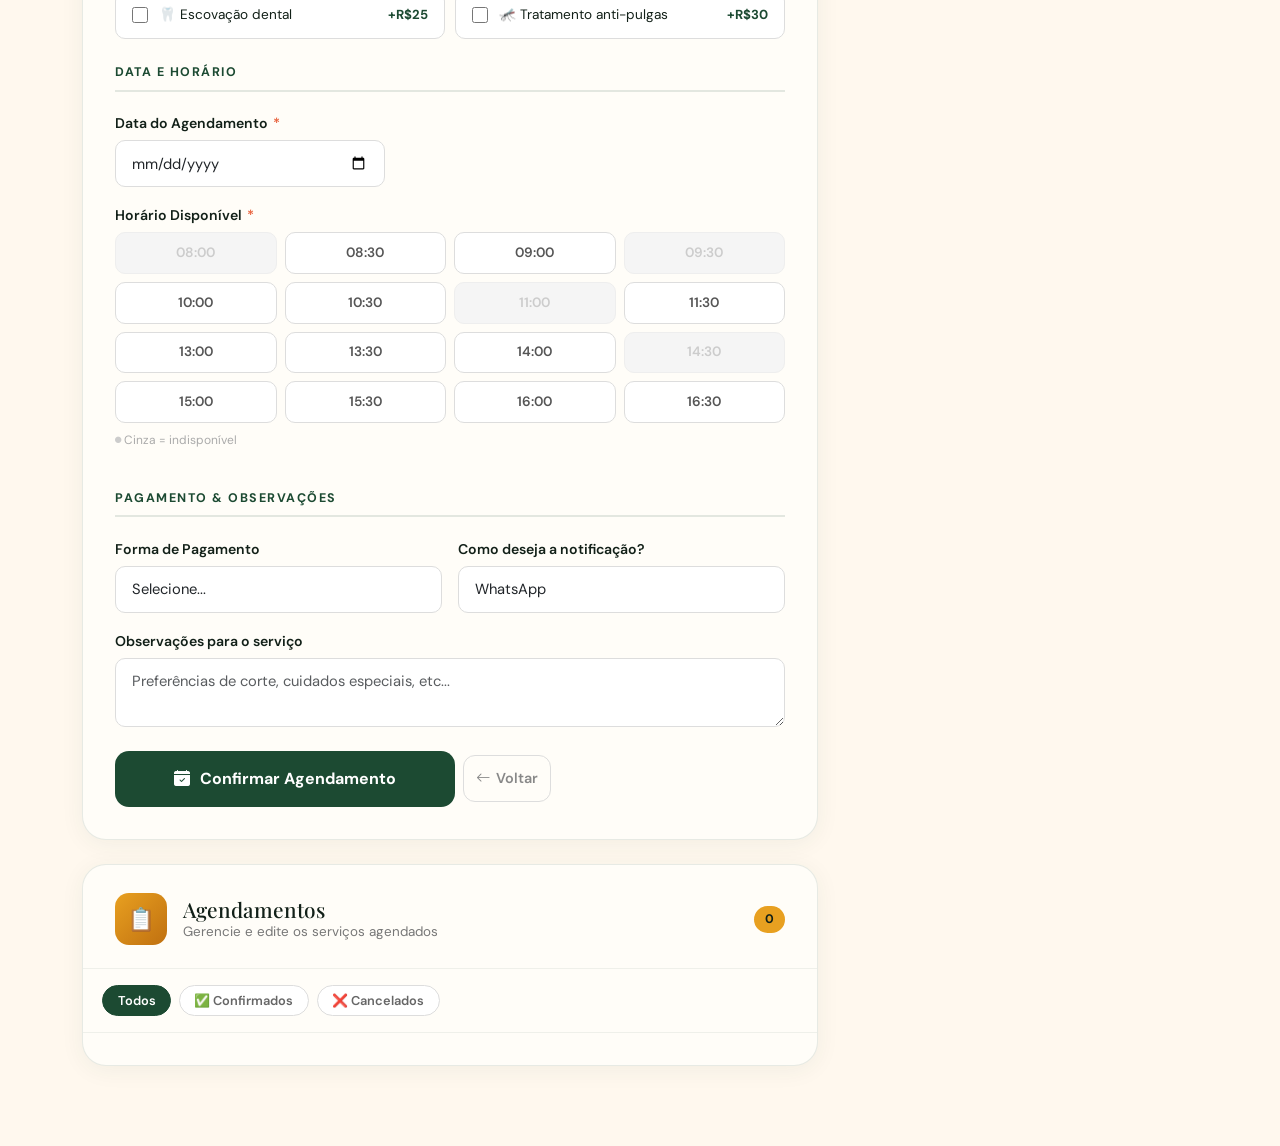
==== commit 1bf68fab: "Feat: Adicionado layout de listagem, edição e deleção de agendamento, finalizado" ====
--- a/client/pages/agendamento.html
+++ b/client/pages/agendamento.html
@@ -7,178 +7,7 @@
   <link href="https://cdn.jsdelivr.net/npm/bootstrap@5.3.2/dist/css/bootstrap.min.css" rel="stylesheet"/>
   <link href="https://fonts.googleapis.com/css2?family=Playfair+Display:wght@600;700&family=DM+Sans:wght@300;400;500;600&display=swap" rel="stylesheet"/>
   <link href="https://cdn.jsdelivr.net/npm/bootstrap-icons@1.11.3/font/bootstrap-icons.min.css" rel="stylesheet"/>
-  <style>
-    :root {
-      --cream:    #FFF8EE;
-      --green:    #1C4A32;
-      --green-lt: #2D6A4F;
-      --amber:    #E8A020;
-      --coral:    #E8613C;
-      --dark:     #122018;
-      --card-bg:  #FFFDF8;
-    }
-    * { box-sizing: border-box; }
-    body { font-family: 'DM Sans', sans-serif; background: var(--cream); color: var(--dark); }
-    h1,h2,h3,h4,h5 { font-family: 'Playfair Display', serif; }
-
-    .navbar { background: var(--green); padding: .9rem 2rem; position: sticky; top: 0; z-index: 999; box-shadow: 0 2px 20px rgba(0,0,0,.25); }
-    .navbar-brand { font-family: 'Playfair Display', serif; font-size: 1.7rem; color: var(--cream) !important; }
-    .navbar-brand span { color: var(--amber); }
-    .nav-link { color: rgba(255,248,238,.8) !important; font-weight: 500; font-size: .95rem; padding: .5rem 1rem !important; border-radius: 6px; transition: all .2s; }
-    .nav-link:hover, .nav-link.active { color: var(--cream) !important; background: rgba(255,255,255,.12); }
-    .btn-nav-cta { background: var(--amber); color: var(--dark) !important; font-weight: 600; border-radius: 50px; padding: .45rem 1.3rem !important; }
-
-    .page-header { background: var(--green); padding: 3rem 0 2.5rem; color: white; position: relative; overflow: hidden; }
-    .page-header::after { content: '📅'; position: absolute; right: 8%; top: 50%; transform: translateY(-50%); font-size: 7rem; opacity: .08; }
-    .page-header .breadcrumb-item a { color: var(--amber); text-decoration: none; }
-    .page-header .breadcrumb-item.active { color: rgba(255,255,255,.6); }
-    .page-header .breadcrumb-item + .breadcrumb-item::before { color: rgba(255,255,255,.3); }
-    .page-header h1 { font-size: 2.2rem; color: white; }
-    .page-header p { color: rgba(255,255,255,.65); font-size: .95rem; }
-
-    .form-section { padding: 3rem 0 5rem; }
-
-    /* STEPS */
-    .steps-bar { display: flex; align-items: center; gap: .5rem; background: white; border: 1px solid rgba(28,74,50,.1); border-radius: 16px; padding: 1.2rem 1.5rem; margin-bottom: 1.5rem; }
-    .step-item { display: flex; align-items: center; gap: .5rem; flex: 1; }
-    .step-circle { width: 32px; height: 32px; border-radius: 50%; display: flex; align-items: center; justify-content: center; font-weight: 700; font-size: .85rem; flex-shrink: 0; }
-    .step-circle.done { background: var(--green); color: white; }
-    .step-circle.active { background: var(--amber); color: var(--dark); }
-    .step-circle.pending { background: #eee; color: #aaa; }
-    .step-text { font-size: .82rem; font-weight: 500; }
-    .step-text.done { color: var(--green); }
-    .step-text.active { color: var(--dark); }
-    .step-text.pending { color: #bbb; }
-    .step-connector { height: 2px; flex: 1; border-radius: 2px; }
-
-    /* FORM CARD */
-    .form-card { background: var(--card-bg); border-radius: 24px; border: 1px solid rgba(28,74,50,.1); overflow: hidden; box-shadow: 0 4px 24px rgba(28,74,50,.06); }
-    .form-card-header { padding: 1.8rem 2rem 1.4rem; border-bottom: 1px solid rgba(28,74,50,.07); display: flex; align-items: center; gap: 1rem; }
-    .form-card-icon { width: 52px; height: 52px; border-radius: 14px; background: linear-gradient(135deg, var(--green-lt), var(--green)); color: white; display: flex; align-items: center; justify-content: center; font-size: 1.4rem; }
-    .form-card-header h4 { margin: 0; font-size: 1.3rem; }
-    .form-card-header p { margin: 0; font-size: .84rem; color: #777; }
-    .form-body { padding: 2rem; }
-
-    .form-label { font-weight: 600; font-size: .88rem; color: var(--dark); margin-bottom: .4rem; }
-    .form-label .req { color: var(--coral); margin-left: 2px; }
-    .form-control, .form-select { border: 1.5px solid #ddd; border-radius: 10px; padding: .7rem 1rem; font-size: .92rem; font-family: 'DM Sans', sans-serif; background: white; transition: all .2s; }
-    .form-control:focus, .form-select:focus { border-color: var(--green); box-shadow: 0 0 0 3px rgba(28,74,50,.1); outline: none; }
-    .form-section-label { font-size: .78rem; font-weight: 700; letter-spacing: 1.5px; text-transform: uppercase; color: var(--green); padding-bottom: .5rem; border-bottom: 2px solid rgba(28,74,50,.12); margin-bottom: 1.2rem; margin-top: 1.5rem; }
-
-    /* SERVICE CARDS */
-    .services-grid { display: grid; grid-template-columns: 1fr 1fr; gap: 1rem; }
-    .service-option {
-      background: white;
-      border: 2px solid #ddd;
-      border-radius: 16px;
-      padding: 1.2rem;
-      cursor: pointer;
-      transition: all .25s;
-      position: relative;
-    }
-    .service-option:hover { border-color: var(--green-lt); background: #F0F7F4; }
-    .service-option.selected { border-color: var(--green); background: #E8F5E9; }
-    .service-option .check-indicator {
-      position: absolute; top: .8rem; right: .8rem;
-      width: 22px; height: 22px; border-radius: 50%;
-      border: 2px solid #ddd;
-      display: flex; align-items: center; justify-content: center;
-      font-size: .7rem; transition: all .2s;
-    }
-    .service-option.selected .check-indicator { background: var(--green); border-color: var(--green); color: white; }
-    .service-emoji { font-size: 2rem; margin-bottom: .5rem; }
-    .service-name { font-weight: 700; font-size: .92rem; margin-bottom: .2rem; }
-    .service-desc { font-size: .78rem; color: #777; margin-bottom: .5rem; }
-    .service-price { font-family: 'Playfair Display', serif; font-size: 1.1rem; color: var(--green); }
-    .service-duration { font-size: .72rem; color: #aaa; }
-
-    /* ADDONS */
-    .addon-list { display: grid; grid-template-columns: 1fr 1fr; gap: .6rem; }
-    .addon-item {
-      display: flex; align-items: center; gap: .7rem;
-      padding: .8rem 1rem;
-      background: white;
-      border: 1.5px solid #ddd;
-      border-radius: 10px;
-      cursor: pointer;
-      transition: all .2s;
-      font-size: .85rem;
-    }
-    .addon-item:hover { border-color: var(--amber); background: #FFFDE7; }
-    .addon-item input { accent-color: var(--green); width: 16px; height: 16px; }
-    .addon-price { margin-left: auto; font-weight: 700; color: var(--green); font-size: .82rem; }
-
-    /* TIME SLOTS */
-    .time-grid { display: grid; grid-template-columns: repeat(4, 1fr); gap: .5rem; }
-    .time-slot {
-      padding: .6rem .5rem;
-      text-align: center;
-      background: white;
-      border: 1.5px solid #ddd;
-      border-radius: 10px;
-      cursor: pointer;
-      font-size: .85rem;
-      font-weight: 600;
-      transition: all .2s;
-      color: #555;
-    }
-    .time-slot:hover { border-color: var(--green); color: var(--green); background: #F0F7F4; }
-    .time-slot.selected { border-color: var(--green); background: var(--green); color: white; }
-    .time-slot.unavailable { background: #f5f5f5; color: #ccc; cursor: not-allowed; border-color: #eee; }
-
-    /* SUMMARY */
-    .summary-card {
-      background: var(--dark);
-      color: white;
-      border-radius: 20px;
-      padding: 1.5rem;
-      position: sticky;
-      top: 90px;
-    }
-    .summary-card h6 { color: white; font-size: 1rem; margin-bottom: 1.2rem; padding-bottom: .8rem; border-bottom: 1px solid rgba(255,255,255,.1); }
-    .summary-row { display: flex; justify-content: space-between; align-items: center; font-size: .87rem; margin-bottom: .7rem; }
-    .summary-label { color: rgba(255,255,255,.6); }
-    .summary-value { font-weight: 600; }
-    .summary-total { display: flex; justify-content: space-between; align-items: center; margin-top: 1rem; padding-top: 1rem; border-top: 1px solid rgba(255,255,255,.15); }
-    .summary-total .label { font-weight: 600; font-size: .95rem; }
-    .summary-total .price { font-family: 'Playfair Display', serif; font-size: 1.6rem; color: var(--amber); }
-
-    /* PET CARD DISPLAY */
-    .pet-display {
-      background: white;
-      border-radius: 14px;
-      padding: 1rem 1.2rem;
-      border: 1.5px solid rgba(28,74,50,.12);
-      display: flex; align-items: center; gap: 1rem;
-      margin-top: .5rem;
-    }
-    .pet-display-avatar { font-size: 2.2rem; }
-    .pet-display-info .name { font-weight: 700; }
-    .pet-display-info .meta { font-size: .8rem; color: #888; }
-
-    /* BUTTONS */
-    .btn-save { background: var(--green); color: white; font-weight: 700; padding: 1rem 2.5rem; border-radius: 14px; border: none; font-size: 1rem; cursor: pointer; transition: all .25s; display: inline-flex; align-items: center; gap: .6rem; width: 100%; justify-content: center; }
-    .btn-save:hover { background: var(--green-lt); transform: translateY(-1px); box-shadow: 0 8px 24px rgba(28,74,50,.3); }
-    .btn-back { background: transparent; color: #888; font-weight: 600; padding: .75rem; border-radius: 12px; border: 1.5px solid #ddd; font-size: .9rem; cursor: pointer; transition: all .2s; text-decoration: none; display: inline-flex; align-items: center; gap: .4rem; }
-    .btn-back:hover { border-color: #aaa; color: #555; }
-
-    /* CONFIRMED STATE */
-    .confirm-screen { display: none; text-align: center; padding: 3rem 2rem; }
-    .confirm-screen .big-emoji { font-size: 5rem; animation: bounce .6s ease; }
-    @keyframes bounce { 0% { transform: scale(.5); opacity:0; } 80% { transform: scale(1.1); } 100% { transform: scale(1); opacity:1; } }
-    .confirm-screen h3 { margin: 1rem 0 .5rem; }
-    .confirm-screen p { color: #666; margin-bottom: 1.5rem; }
-
-    /* TOAST */
-    .toast-wrap { position: fixed; bottom: 2rem; right: 2rem; z-index: 9999; }
-    .toast-msg { background: var(--green); color: white; padding: 1rem 1.5rem; border-radius: 14px; display: flex; align-items: center; gap: .8rem; font-weight: 500; font-size: .92rem; box-shadow: 0 8px 24px rgba(0,0,0,.25); transform: translateY(100px); opacity: 0; transition: all .4s ease; }
-    .toast-msg.show { transform: translateY(0); opacity: 1; }
-
-    @media (max-width: 576px) {
-      .services-grid, .addon-list { grid-template-columns: 1fr; }
-      .time-grid { grid-template-columns: repeat(3, 1fr); }
-    }
-  </style>
+  <link rel="stylesheet" href="../assets/css/agendamento.css">
 </head>
 <body>
 
@@ -419,16 +248,62 @@
           </div>
         </div>
 
-        <!-- HISTORY -->
-        <div class="form-card mt-4" id="historyCard" style="display:none">
+        <!-- AGENDAMENTOS LIST -->
+        <div class="form-card mt-4" id="historyCard">
           <div class="form-card-header">
             <div class="form-card-icon" style="background:linear-gradient(135deg,var(--amber),#c07010)">📋</div>
-            <div>
-              <h4>Histórico de Agendamentos</h4>
-              <p>Seus últimos serviços agendados</p>
-            </div>
+            <div style="flex:1">
+              <h4>Agendamentos</h4>
+              <p>Gerencie e edite os serviços agendados</p>
+            </div>
+            <span id="agCount" style="background:var(--amber);color:var(--dark);font-weight:700;font-size:.78rem;padding:.25rem .7rem;border-radius:50px">0</span>
+          </div>
+          <!-- FILTER BAR -->
+          <div class="filter-bar">
+            <button class="filter-btn active" onclick="filterAg('todos', this)">Todos</button>
+            <button class="filter-btn" onclick="filterAg('Confirmado', this)">✅ Confirmados</button>
+            <button class="filter-btn" onclick="filterAg('Cancelado', this)">❌ Cancelados</button>
           </div>
           <div id="historyList" style="padding:1rem"></div>
+        </div>
+
+        <!-- EDIT MODAL -->
+        <div class="modal-overlay" id="editModal">
+          <div class="modal-box">
+            <h5 class="modal-title">✏️ Editar Agendamento</h5>
+            <input type="hidden" id="editAgId">
+
+            <div class="mb-3">
+              <label class="form-label">Status</label>
+              <select class="form-select" id="editStatus">
+                <option value="Confirmado">✅ Confirmado</option>
+                <option value="Cancelado">❌ Cancelado</option>
+              </select>
+            </div>
+
+            <div class="mb-3">
+              <label class="form-label">Forma de Pagamento</label>
+              <select class="form-select" id="editPagamento">
+                <option value="">Selecione...</option>
+                <option>PIX</option>
+                <option>Cartão de Débito</option>
+                <option>Cartão de Crédito</option>
+                <option>Dinheiro</option>
+              </select>
+            </div>
+
+            <div class="mb-3">
+              <label class="form-label">Observações</label>
+              <textarea class="form-control" id="editObs" rows="3" placeholder="Anotações sobre o serviço..."></textarea>
+            </div>
+
+            <div class="modal-footer">
+              <button class="btn-modal-cancel" onclick="closeModal()">Cancelar</button>
+              <button class="btn-modal-save" onclick="saveEdit()">
+                <i class="bi bi-check-circle"></i> Salvar alterações
+              </button>
+            </div>
+          </div>
         </div>
       </div>
 
@@ -490,235 +365,6 @@
 </div>
 
 <script src="https://cdn.jsdelivr.net/npm/bootstrap@5.3.2/dist/js/bootstrap.bundle.min.js"></script>
-<script>
-  const API = '/api';
-  const specieEmojis = { Cachorro:'🐶', Gato:'🐱', Coelho:'🐰', Pássaro:'🐦', Hamster:'🐹', Peixe:'🐠', Réptil:'🦎', Outro:'🐾' };
-  let petsCache = []; // cache dos pets do tutor selecionado
-
-  function showToast(msg, isErr = false){
-    const t = document.getElementById('toastMsg');
-    document.getElementById('toastText').textContent = msg;
-    t.style.background = isErr ? '#E8613C' : 'var(--green)';
-    t.classList.add('show');
-    setTimeout(() => t.classList.remove('show'), 3000);
-  }
-
-  // ── Carrega tutores ──
-  async function loadTutores(){
-    try {
-      const r = await fetch(`${API}/tutores`);
-      const tutores = await r.json();
-      const sel = document.getElementById('agTutor');
-      sel.innerHTML = '<option value="">Selecione o tutor...</option>';
-      tutores.forEach(t => {
-        const opt = document.createElement('option');
-        opt.value = t.id;
-        opt.textContent = t.nome;
-        sel.appendChild(opt);
-      });
-    } catch { showToast('Erro ao carregar tutores.', true); }
-  }
-
-  // ── Ao selecionar tutor, carrega seus pets ──
-  document.getElementById('agTutor').addEventListener('change', async function(){
-    const petSel = document.getElementById('agPet');
-    petSel.innerHTML = '<option value="">Selecione o pet...</option>';
-    document.getElementById('petDisplay').style.display = 'none';
-    document.getElementById('sumPet').textContent = '—';
-    petsCache = [];
-    if (!this.value) return;
-    try {
-      const r = await fetch(`${API}/animais?tutor_id=${this.value}`);
-      petsCache = await r.json();
-      petsCache.forEach(p => {
-        const opt = document.createElement('option');
-        opt.value = p.id;
-        opt.textContent = `${specieEmojis[p.especie]||'🐾'} ${p.nome} (${p.especie}${p.porte?' · '+p.porte:''})`;
-        petSel.appendChild(opt);
-      });
-    } catch { showToast('Erro ao carregar pets.', true); }
-    updateSummary();
-  });
-
-  // ── Ao selecionar pet, exibe card ──
-  document.getElementById('agPet').addEventListener('change', function(){
-    const p = petsCache.find(p => String(p.id) === String(this.value));
-    const disp = document.getElementById('petDisplay');
-    if (p) {
-      disp.style.display = 'block';
-      disp.innerHTML = `<div class="pet-display">
-        <div class="pet-display-avatar">${specieEmojis[p.especie]||'🐾'}</div>
-        <div class="pet-display-info">
-          <div class="name">${p.nome}</div>
-          <div class="meta">${p.especie}${p.raca?' · '+p.raca:''}${p.porte?' · '+p.porte:''}${p.sexo?' · '+p.sexo:''}</div>
-        </div>
-      </div>`;
-      document.getElementById('sumPet').textContent = p.nome;
-    } else {
-      disp.style.display = 'none';
-      document.getElementById('sumPet').textContent = '—';
-    }
-    updateSummary();
-  });
-
-  // ── Data mínima ──
-  document.getElementById('agData').min = new Date().toISOString().split('T')[0];
-  document.getElementById('agData').addEventListener('change', updateSummary);
-
-  function selectService(el){
-    document.querySelectorAll('.service-option').forEach(s=>s.classList.remove('selected'));
-    el.classList.add('selected');
-    document.getElementById('servicoPrincipal').value = el.dataset.service;
-    document.getElementById('servicoError').style.display = 'none';
-    calcTotal(); updateSummary();
-  }
-
-  function selectTime(el){
-    if (el.classList.contains('unavailable')) return;
-    document.querySelectorAll('.time-slot').forEach(s=>s.classList.remove('selected'));
-    el.classList.add('selected');
-    document.getElementById('agHorario').value = el.textContent.trim();
-    document.getElementById('horarioError').style.display = 'none';
-    updateSummary();
-  }
-
-  function calcTotal(){
-    const sel = document.querySelector('.service-option.selected');
-    let total = sel ? parseInt(sel.dataset.price) : 0;
-    document.querySelectorAll('[name="addon"]:checked').forEach(a => total += parseInt(a.dataset.price));
-    document.getElementById('sumTotal').textContent = `R$ ${total}`;
-    const addons = [...document.querySelectorAll('[name="addon"]:checked')].map(a=>a.value);
-    document.getElementById('sumAddonsWrap').style.display = addons.length ? '' : 'none';
-    if (addons.length) document.getElementById('sumAddons').textContent = addons.join(', ');
-  }
-
-  function updateSummary(){
-    const sel = document.querySelector('.service-option.selected');
-    document.getElementById('sumServico').textContent = sel ? sel.dataset.service : '—';
-    const dataVal = document.getElementById('agData').value;
-    document.getElementById('sumData').textContent = dataVal
-      ? new Date(dataVal+'T12:00:00').toLocaleDateString('pt-BR',{weekday:'short',day:'numeric',month:'short'})
-      : '—';
-    document.getElementById('sumHorario').textContent = document.getElementById('agHorario').value || '—';
-  }
-
-  document.querySelectorAll('[name="addon"]').forEach(a => a.addEventListener('change', () => { calcTotal(); updateSummary(); }));
-
-  // ── Submit: salva agendamento na API ──
-  document.getElementById('agendForm').addEventListener('submit', async function(e){
-    e.preventDefault();
-    this.classList.add('was-validated');
-
-    let valid = true;
-    if (!document.getElementById('servicoPrincipal').value){
-      document.getElementById('servicoError').style.display = 'block'; valid = false;
-    }
-    if (!document.getElementById('agHorario').value){
-      document.getElementById('horarioError').style.display = 'block'; valid = false;
-    }
-    if (!this.checkValidity() || !valid) return;
-
-    const tutorId  = document.getElementById('agTutor').value;
-    const petId    = document.getElementById('agPet').value;
-    const servico  = document.getElementById('servicoPrincipal').value;
-    const data     = document.getElementById('agData').value;
-    const horario  = document.getElementById('agHorario').value;
-    const addons   = [...document.querySelectorAll('[name="addon"]:checked')].map(a=>a.value);
-    const total    = parseFloat(document.getElementById('sumTotal').textContent.replace('R$ ','')) || 0;
-    const pagamento    = document.getElementById('pagamento').value;
-    const notificacao  = document.getElementById('notificacao').value;
-    const obs          = document.getElementById('agObs').value;
-
-    const payload = { tutor_id: tutorId || null, animal_id: petId || null,
-      servico, addons, data, horario, pagamento, notificacao, obs, total, status: 'Confirmado' };
-
-    const saveBtn = this.querySelector('.btn-save');
-    saveBtn.disabled = true;
-    saveBtn.innerHTML = '<span class="spinner-border spinner-border-sm"></span> Confirmando...';
-
-    try {
-      const r = await fetch(`${API}/agendamentos`, {
-        method: 'POST',
-        headers: { 'Content-Type': 'application/json' },
-        body: JSON.stringify(payload),
-      });
-      const ag = await r.json();
-      if (!r.ok){ showToast(ag.error || 'Erro ao agendar.', true); return; }
-
-      // Show confirm screen
-      document.getElementById('formBody').style.display = 'none';
-      const cs = document.getElementById('confirmScreen');
-      cs.style.display = 'block';
-      const pet = petsCache.find(p => String(p.id) === String(petId));
-      const d = new Date(data+'T12:00:00');
-      cs.querySelector('#confirmDetails').innerHTML = `
-        <div style="display:grid; gap:.6rem">
-          <div><b>🐾 Pet:</b> ${pet?.nome||ag.animal_nome||'—'} (${pet?.especie||ag.animal_especie||''})</div>
-          <div><b>👤 Tutor:</b> ${ag.tutor_nome || '—'}</div>
-          <div><b>✂️ Serviço:</b> ${servico}</div>
-          ${addons.length ? `<div><b>➕ Adicionais:</b> ${addons.join(', ')}</div>` : ''}
-          <div><b>📅 Data:</b> ${d.toLocaleDateString('pt-BR',{weekday:'long',day:'numeric',month:'long'})}</div>
-          <div><b>🕐 Horário:</b> ${horario}</div>
-          <div><b>💰 Total:</b> R$ ${total}</div>
-          ${pagamento ? `<div><b>💳 Pagamento:</b> ${pagamento}</div>` : ''}
-        </div>`;
-
-      await fetchHistory();
-    } catch {
-      showToast('Erro de conexão com o servidor.', true);
-    } finally {
-      saveBtn.disabled = false;
-      saveBtn.innerHTML = '<i class="bi bi-calendar-check-fill"></i> Confirmar Agendamento';
-    }
-  });
-
-  function resetAgendamento(){
-    document.getElementById('agendForm').reset();
-    document.getElementById('agendForm').classList.remove('was-validated');
-    document.getElementById('formBody').style.display = '';
-    document.getElementById('confirmScreen').style.display = 'none';
-    document.querySelectorAll('.service-option').forEach(s=>s.classList.remove('selected'));
-    document.querySelectorAll('.time-slot').forEach(s=>s.classList.remove('selected'));
-    document.getElementById('servicoPrincipal').value = '';
-    document.getElementById('agHorario').value = '';
-    document.getElementById('petDisplay').style.display = 'none';
-    document.getElementById('sumPet').textContent = '—';
-    document.getElementById('sumServico').textContent = '—';
-    document.getElementById('sumData').textContent = '—';
-    document.getElementById('sumHorario').textContent = '—';
-    document.getElementById('sumTotal').textContent = 'R$ 0';
-    petsCache = [];
-  }
-
-  // ── Histórico via API ──
-  async function fetchHistory(){
-    try {
-      const r = await fetch(`${API}/agendamentos`);
-      const list = await r.json();
-      if (!list.length) return;
-      document.getElementById('historyCard').style.display = '';
-      document.getElementById('historyList').innerHTML = list.map(ag => {
-        const d = new Date(ag.data+'T12:00:00');
-        return `
-          <div style="display:flex;align-items:center;gap:1rem;padding:.9rem 1rem;border-radius:12px;border:1px solid rgba(28,74,50,.08);margin-bottom:.6rem;background:white">
-            <div style="font-size:1.8rem">${specieEmojis[ag.animal_especie]||'🐾'}</div>
-            <div style="flex:1">
-              <div style="font-weight:700;font-size:.92rem">${ag.animal_nome||'—'} – ${ag.servico}</div>
-              <div style="font-size:.78rem;color:#888">${d.toLocaleDateString('pt-BR')} às ${ag.horario} · ${ag.tutor_nome||'—'}</div>
-            </div>
-            <div style="text-align:right">
-              <span style="background:#E8F5E9;color:var(--green);font-size:.75rem;font-weight:700;padding:.2rem .6rem;border-radius:50px">${ag.status}</span>
-              <div style="font-weight:700;font-size:.88rem;color:var(--green);margin-top:.2rem">R$ ${ag.total||0}</div>
-            </div>
-          </div>`;
-      }).join('');
-    } catch { /* silently ignore */ }
-  }
-
-  // ── Init ──
-  loadTutores();
-  fetchHistory();
-</script>
-</script>
+<script src="../assets/js/agendamento.js" defer></script>
 </body>
 </html>
--- a/client/assets/css/agendamento.css
+++ b/client/assets/css/agendamento.css
@@ -0,0 +1,207 @@
+:root {
+    --cream:    #FFF8EE;
+    --green:    #1C4A32;
+    --green-lt: #2D6A4F;
+    --amber:    #E8A020;
+    --coral:    #E8613C;
+    --dark:     #122018;
+    --card-bg:  #FFFDF8;
+}
+* { box-sizing: border-box; }
+body { font-family: 'DM Sans', sans-serif; background: var(--cream); color: var(--dark); }
+h1,h2,h3,h4,h5 { font-family: 'Playfair Display', serif; }
+
+.navbar { background: var(--green); padding: .9rem 2rem; position: sticky; top: 0; z-index: 999; box-shadow: 0 2px 20px rgba(0,0,0,.25); }
+.navbar-brand { font-family: 'Playfair Display', serif; font-size: 1.7rem; color: var(--cream) !important; }
+.navbar-brand span { color: var(--amber); }
+.nav-link { color: rgba(255,248,238,.8) !important; font-weight: 500; font-size: .95rem; padding: .5rem 1rem !important; border-radius: 6px; transition: all .2s; }
+.nav-link:hover, .nav-link.active { color: var(--cream) !important; background: rgba(255,255,255,.12); }
+.btn-nav-cta { background: var(--amber); color: var(--dark) !important; font-weight: 600; border-radius: 50px; padding: .45rem 1.3rem !important; }
+
+.page-header { background: var(--green); padding: 3rem 0 2.5rem; color: white; position: relative; overflow: hidden; }
+.page-header::after { content: '📅'; position: absolute; right: 8%; top: 50%; transform: translateY(-50%); font-size: 7rem; opacity: .08; }
+.page-header .breadcrumb-item a { color: var(--amber); text-decoration: none; }
+.page-header .breadcrumb-item.active { color: rgba(255,255,255,.6); }
+.page-header .breadcrumb-item + .breadcrumb-item::before { color: rgba(255,255,255,.3); }
+.page-header h1 { font-size: 2.2rem; color: white; }
+.page-header p { color: rgba(255,255,255,.65); font-size: .95rem; }
+
+.form-section { padding: 3rem 0 5rem; }
+
+/* STEPS */
+.steps-bar { display: flex; align-items: center; gap: .5rem; background: white; border: 1px solid rgba(28,74,50,.1); border-radius: 16px; padding: 1.2rem 1.5rem; margin-bottom: 1.5rem; }
+.step-item { display: flex; align-items: center; gap: .5rem; flex: 1; }
+.step-circle { width: 32px; height: 32px; border-radius: 50%; display: flex; align-items: center; justify-content: center; font-weight: 700; font-size: .85rem; flex-shrink: 0; }
+.step-circle.done { background: var(--green); color: white; }
+.step-circle.active { background: var(--amber); color: var(--dark); }
+.step-circle.pending { background: #eee; color: #aaa; }
+.step-text { font-size: .82rem; font-weight: 500; }
+.step-text.done { color: var(--green); }
+.step-text.active { color: var(--dark); }
+.step-text.pending { color: #bbb; }
+.step-connector { height: 2px; flex: 1; border-radius: 2px; }
+
+/* FORM CARD */
+.form-card { background: var(--card-bg); border-radius: 24px; border: 1px solid rgba(28,74,50,.1); overflow: hidden; box-shadow: 0 4px 24px rgba(28,74,50,.06); }
+.form-card-header { padding: 1.8rem 2rem 1.4rem; border-bottom: 1px solid rgba(28,74,50,.07); display: flex; align-items: center; gap: 1rem; }
+.form-card-icon { width: 52px; height: 52px; border-radius: 14px; background: linear-gradient(135deg, var(--green-lt), var(--green)); color: white; display: flex; align-items: center; justify-content: center; font-size: 1.4rem; }
+.form-card-header h4 { margin: 0; font-size: 1.3rem; }
+.form-card-header p { margin: 0; font-size: .84rem; color: #777; }
+.form-body { padding: 2rem; }
+
+.form-label { font-weight: 600; font-size: .88rem; color: var(--dark); margin-bottom: .4rem; }
+.form-label .req { color: var(--coral); margin-left: 2px; }
+.form-control, .form-select { border: 1.5px solid #ddd; border-radius: 10px; padding: .7rem 1rem; font-size: .92rem; font-family: 'DM Sans', sans-serif; background: white; transition: all .2s; }
+.form-control:focus, .form-select:focus { border-color: var(--green); box-shadow: 0 0 0 3px rgba(28,74,50,.1); outline: none; }
+.form-section-label { font-size: .78rem; font-weight: 700; letter-spacing: 1.5px; text-transform: uppercase; color: var(--green); padding-bottom: .5rem; border-bottom: 2px solid rgba(28,74,50,.12); margin-bottom: 1.2rem; margin-top: 1.5rem; }
+
+/* SERVICE CARDS */
+.services-grid { display: grid; grid-template-columns: 1fr 1fr; gap: 1rem; }
+.service-option {
+    background: white;
+    border: 2px solid #ddd;
+    border-radius: 16px;
+    padding: 1.2rem;
+    cursor: pointer;
+    transition: all .25s;
+    position: relative;
+}
+.service-option:hover { border-color: var(--green-lt); background: #F0F7F4; }
+.service-option.selected { border-color: var(--green); background: #E8F5E9; }
+.service-option .check-indicator {
+    position: absolute; top: .8rem; right: .8rem;
+    width: 22px; height: 22px; border-radius: 50%;
+    border: 2px solid #ddd;
+    display: flex; align-items: center; justify-content: center;
+    font-size: .7rem; transition: all .2s;
+}
+.service-option.selected .check-indicator { background: var(--green); border-color: var(--green); color: white; }
+.service-emoji { font-size: 2rem; margin-bottom: .5rem; }
+.service-name { font-weight: 700; font-size: .92rem; margin-bottom: .2rem; }
+.service-desc { font-size: .78rem; color: #777; margin-bottom: .5rem; }
+.service-price { font-family: 'Playfair Display', serif; font-size: 1.1rem; color: var(--green); }
+.service-duration { font-size: .72rem; color: #aaa; }
+
+/* ADDONS */
+.addon-list { display: grid; grid-template-columns: 1fr 1fr; gap: .6rem; }
+.addon-item {
+    display: flex; align-items: center; gap: .7rem;
+    padding: .8rem 1rem;
+    background: white;
+    border: 1.5px solid #ddd;
+    border-radius: 10px;
+    cursor: pointer;
+    transition: all .2s;
+    font-size: .85rem;
+}
+.addon-item:hover { border-color: var(--amber); background: #FFFDE7; }
+.addon-item input { accent-color: var(--green); width: 16px; height: 16px; }
+.addon-price { margin-left: auto; font-weight: 700; color: var(--green); font-size: .82rem; }
+
+/* TIME SLOTS */
+.time-grid { display: grid; grid-template-columns: repeat(4, 1fr); gap: .5rem; }
+.time-slot {
+    padding: .6rem .5rem;
+    text-align: center;
+    background: white;
+    border: 1.5px solid #ddd;
+    border-radius: 10px;
+    cursor: pointer;
+    font-size: .85rem;
+    font-weight: 600;
+    transition: all .2s;
+    color: #555;
+}
+.time-slot:hover { border-color: var(--green); color: var(--green); background: #F0F7F4; }
+.time-slot.selected { border-color: var(--green); background: var(--green); color: white; }
+.time-slot.unavailable { background: #f5f5f5; color: #ccc; cursor: not-allowed; border-color: #eee; }
+
+/* SUMMARY */
+.summary-card {
+    background: var(--dark);
+    color: white;
+    border-radius: 20px;
+    padding: 1.5rem;
+    position: sticky;
+    top: 90px;
+}
+.summary-card h6 { color: white; font-size: 1rem; margin-bottom: 1.2rem; padding-bottom: .8rem; border-bottom: 1px solid rgba(255,255,255,.1); }
+.summary-row { display: flex; justify-content: space-between; align-items: center; font-size: .87rem; margin-bottom: .7rem; }
+.summary-label { color: rgba(255,255,255,.6); }
+.summary-value { font-weight: 600; }
+.summary-total { display: flex; justify-content: space-between; align-items: center; margin-top: 1rem; padding-top: 1rem; border-top: 1px solid rgba(255,255,255,.15); }
+.summary-total .label { font-weight: 600; font-size: .95rem; }
+.summary-total .price { font-family: 'Playfair Display', serif; font-size: 1.6rem; color: var(--amber); }
+
+/* PET CARD DISPLAY */
+.pet-display {
+    background: white;
+    border-radius: 14px;
+    padding: 1rem 1.2rem;
+    border: 1.5px solid rgba(28,74,50,.12);
+    display: flex; align-items: center; gap: 1rem;
+    margin-top: .5rem;
+}
+.pet-display-avatar { font-size: 2.2rem; }
+.pet-display-info .name { font-weight: 700; }
+.pet-display-info .meta { font-size: .8rem; color: #888; }
+
+/* BUTTONS */
+.btn-save { background: var(--green); color: white; font-weight: 700; padding: 1rem 2.5rem; border-radius: 14px; border: none; font-size: 1rem; cursor: pointer; transition: all .25s; display: inline-flex; align-items: center; gap: .6rem; width: 100%; justify-content: center; }
+.btn-save:hover { background: var(--green-lt); transform: translateY(-1px); box-shadow: 0 8px 24px rgba(28,74,50,.3); }
+.btn-back { background: transparent; color: #888; font-weight: 600; padding: .75rem; border-radius: 12px; border: 1.5px solid #ddd; font-size: .9rem; cursor: pointer; transition: all .2s; text-decoration: none; display: inline-flex; align-items: center; gap: .4rem; }
+.btn-back:hover { border-color: #aaa; color: #555; }
+
+/* CONFIRMED STATE */
+.confirm-screen { display: none; text-align: center; padding: 3rem 2rem; }
+.confirm-screen .big-emoji { font-size: 5rem; animation: bounce .6s ease; }
+@keyframes bounce { 0% { transform: scale(.5); opacity:0; } 80% { transform: scale(1.1); } 100% { transform: scale(1); opacity:1; } }
+.confirm-screen h3 { margin: 1rem 0 .5rem; }
+.confirm-screen p { color: #666; margin-bottom: 1.5rem; }
+
+/* TOAST */
+.toast-wrap { position: fixed; bottom: 2rem; right: 2rem; z-index: 9999; }
+.toast-msg { background: var(--green); color: white; padding: 1rem 1.5rem; border-radius: 14px; display: flex; align-items: center; gap: .8rem; font-weight: 500; font-size: .92rem; box-shadow: 0 8px 24px rgba(0,0,0,.25); transform: translateY(100px); opacity: 0; transition: all .4s ease; }
+.toast-msg.show { transform: translateY(0); opacity: 1; }
+
+/* AGENDAMENTOS LIST */
+.ag-card { display: flex; align-items: center; gap: 1rem; padding: 1rem 1.2rem; border-radius: 14px; border: 1px solid rgba(28,74,50,.08); margin-bottom: .7rem; background: white; transition: box-shadow .2s; }
+.ag-card:hover { box-shadow: 0 4px 16px rgba(28,74,50,.08); }
+.ag-emoji { font-size: 2rem; flex-shrink: 0; }
+.ag-info { flex: 1; min-width: 0; }
+.ag-title { font-weight: 700; font-size: .92rem; white-space: nowrap; overflow: hidden; text-overflow: ellipsis; }
+.ag-sub   { font-size: .78rem; color: #888; margin-top: .1rem; }
+.ag-right { text-align: right; flex-shrink: 0; }
+.ag-total { font-weight: 700; font-size: .9rem; color: var(--green); margin-top: .25rem; }
+.ag-actions { display: flex; gap: .4rem; margin-top: .4rem; justify-content: flex-end; }
+.ag-btn { border: none; border-radius: 8px; padding: .3rem .65rem; font-size: .78rem; font-weight: 600; cursor: pointer; transition: all .2s; display: inline-flex; align-items: center; gap: .3rem; }
+.ag-btn-edit   { background: #E8F5E9; color: var(--green); }
+.ag-btn-edit:hover   { background: var(--green); color: white; }
+.ag-btn-delete { background: #FEE2E2; color: var(--coral); }
+.ag-btn-delete:hover { background: var(--coral); color: white; }
+.badge-status { display: inline-block; font-size: .72rem; font-weight: 700; padding: .22rem .65rem; border-radius: 50px; }
+.badge-Confirmado { background: #E8F5E9; color: #1C4A32; }
+.badge-Andamento  { background: #FFF3E0; color: #B45309; }
+.badge-Concluido  { background: #E0F2FE; color: #0369A1; }
+.badge-Cancelado  { background: #FEE2E2; color: #B91C1C; }
+.modal-overlay { display: none; position: fixed; inset: 0; background: rgba(0,0,0,.5); backdrop-filter: blur(4px); z-index: 2000; align-items: center; justify-content: center; }
+.modal-overlay.open { display: flex; }
+.modal-box { background: var(--card-bg); border-radius: 24px; padding: 2rem; width: 100%; max-width: 480px; margin: 1rem; box-shadow: 0 20px 60px rgba(0,0,0,.3); animation: modalIn .25s ease; }
+@keyframes modalIn { from { transform: scale(.92); opacity:0; } to { transform: scale(1); opacity:1; } }
+.modal-title { font-family: 'Playfair Display', serif; font-size: 1.3rem; margin-bottom: 1.2rem; }
+.modal-footer { display: flex; gap: .8rem; margin-top: 1.5rem; }
+.btn-modal-save { background: var(--green); color: white; font-weight: 600; padding: .75rem 1.5rem; border-radius: 12px; border: none; font-size: .92rem; cursor: pointer; flex: 1; transition: all .2s; }
+.btn-modal-save:hover { background: var(--green-lt); }
+.btn-modal-cancel { background: #f5f5f5; color: #666; font-weight: 600; padding: .75rem 1.2rem; border-radius: 12px; border: none; font-size: .92rem; cursor: pointer; transition: all .2s; }
+.btn-modal-cancel:hover { background: #eee; }
+.filter-bar { display: flex; gap: .5rem; flex-wrap: wrap; padding: 1rem 1.2rem; border-bottom: 1px solid rgba(28,74,50,.07); }
+.filter-btn { border: 1.5px solid #ddd; background: white; border-radius: 50px; padding: .3rem .9rem; font-size: .8rem; font-weight: 600; cursor: pointer; transition: all .2s; color: #666; }
+.filter-btn:hover { border-color: var(--green); color: var(--green); }
+.filter-btn.active { background: var(--green); color: white; border-color: var(--green); }
+.ag-empty { text-align: center; padding: 2.5rem 1rem; color: #aaa; }
+.ag-empty i { font-size: 3rem; display: block; margin-bottom: .7rem; }
+
+@media (max-width: 576px) {
+    .services-grid, .addon-list { grid-template-columns: 1fr; }
+    .time-grid { grid-template-columns: repeat(3, 1fr); }
+}
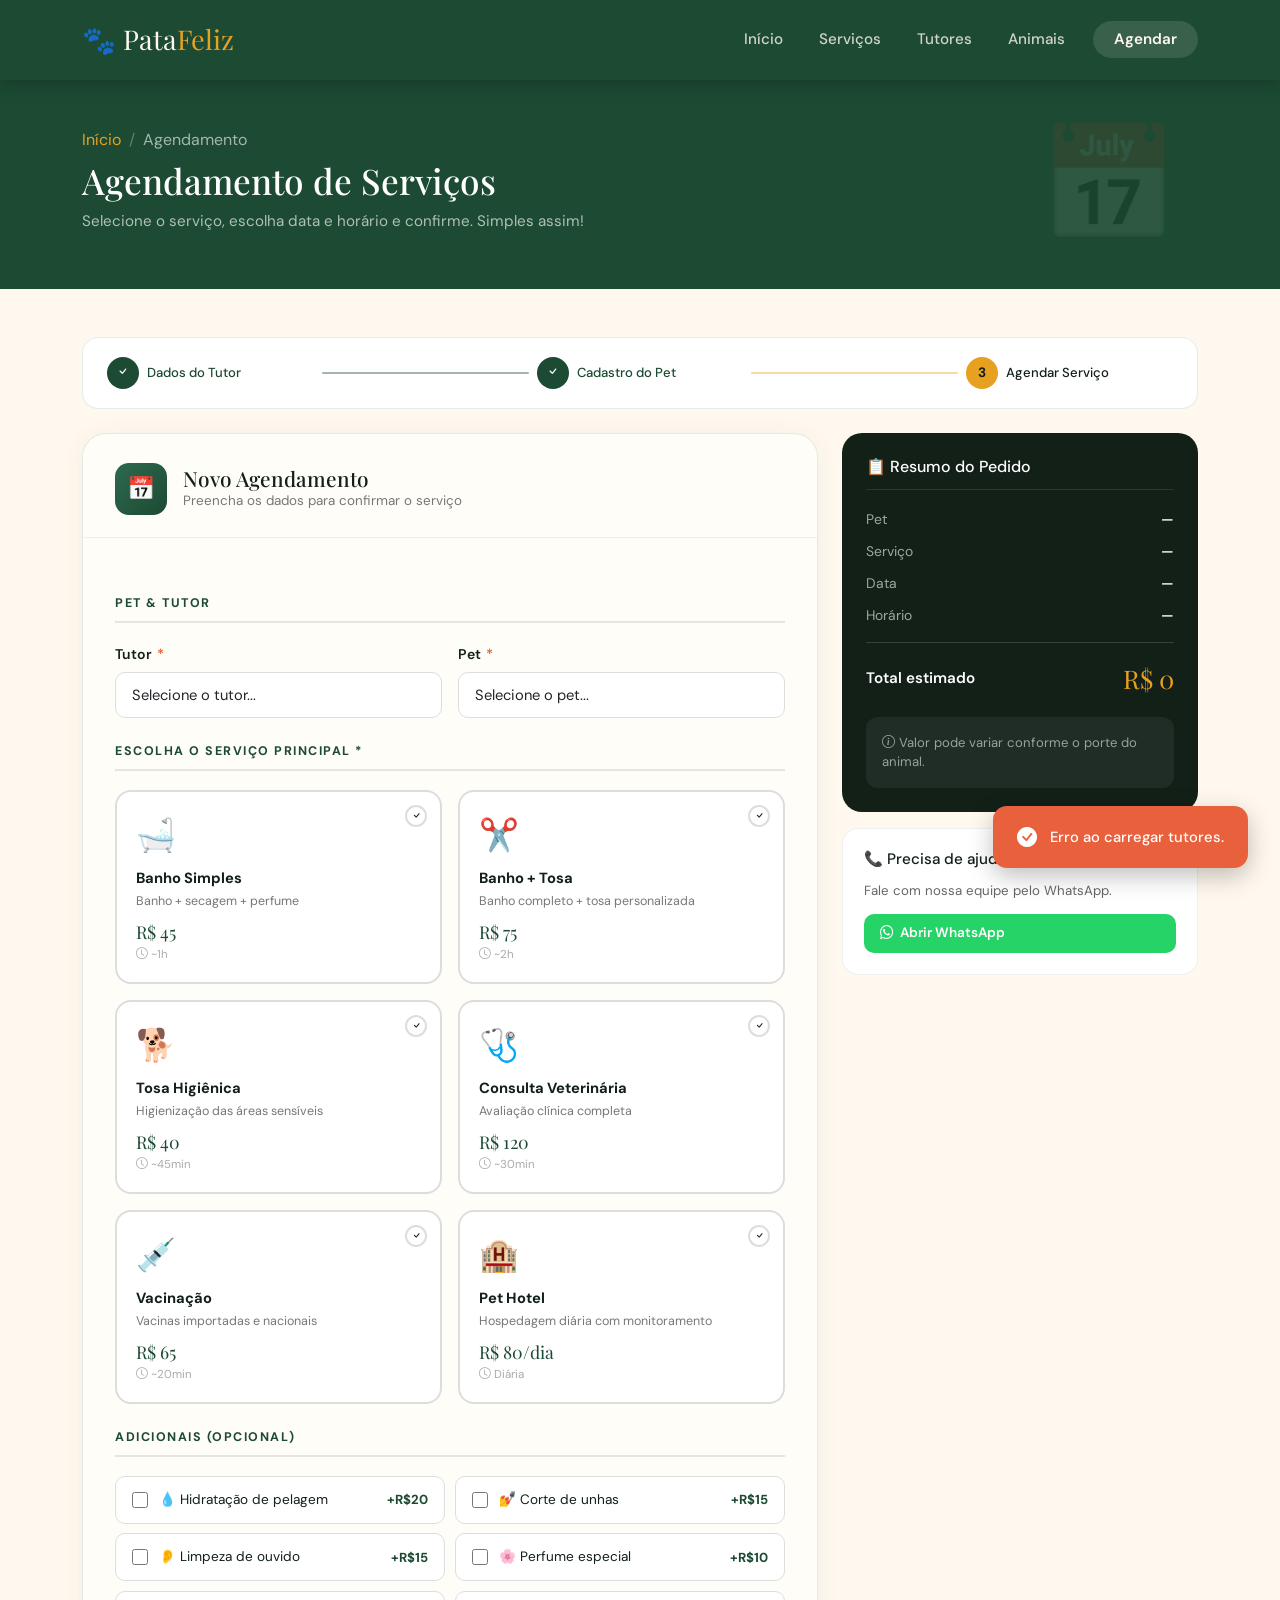
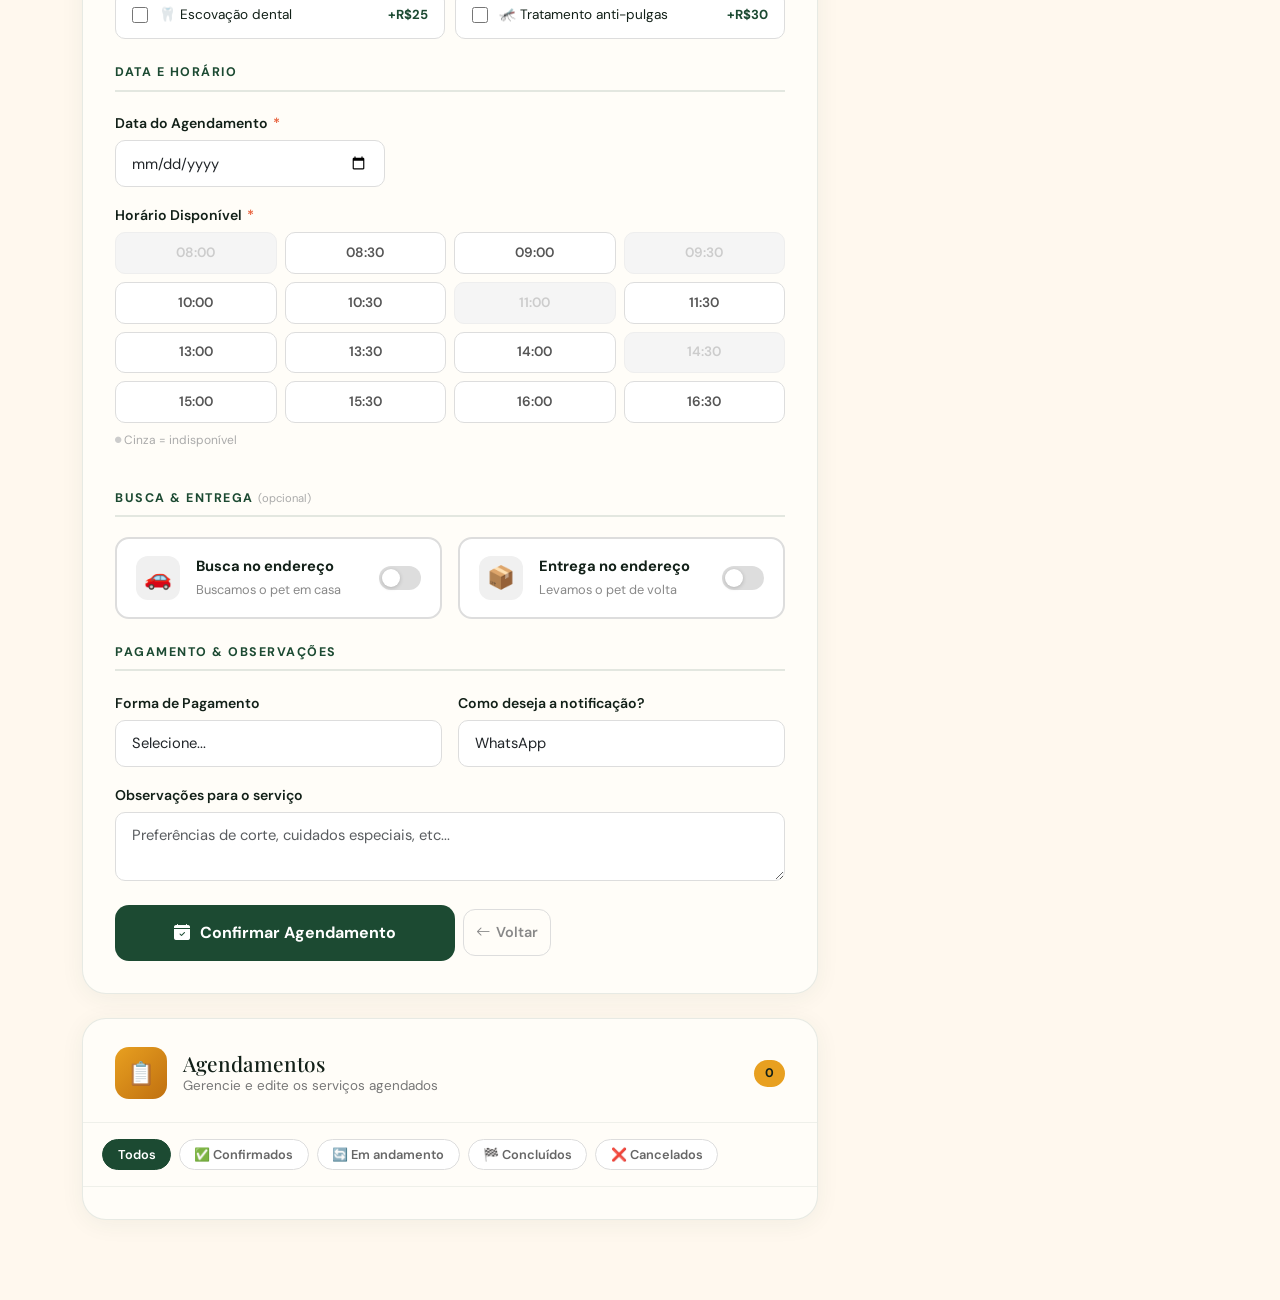
==== commit c8bd9796: "Nova função de busca de animais para agendamento" ====
--- a/client/pages/agendamento.html
+++ b/client/pages/agendamento.html
@@ -10,8 +10,6 @@
   <link rel="stylesheet" href="../assets/css/agendamento.css">
 </head>
 <body>
-
-<!-- NAVBAR -->
 <nav class="navbar navbar-expand-lg">
   <div class="container">
     <a class="navbar-brand" href="/">🐾 Pata<span>Feliz</span></a>
@@ -21,16 +19,14 @@
     <div class="collapse navbar-collapse" id="navMenu">
       <ul class="navbar-nav ms-auto align-items-lg-center gap-1">
         <li class="nav-item"><a class="nav-link" href="/">Início</a></li>
-        <li class="nav-item"><a class="nav-link" href="servicos">Serviços</a></li>
-        <li class="nav-item"><a class="nav-link" href="tutores">Tutores</a></li>
-        <li class="nav-item"><a class="nav-link" href="animais">Animais</a></li>
-        <li class="nav-item ms-lg-2"><a class="nav-link btn-nav-cta active" href="agendamento">Agendar</a></li>
+        <li class="nav-item"><a class="nav-link" href="/servicos">Serviços</a></li>
+        <li class="nav-item"><a class="nav-link" href="/tutores">Tutores</a></li>
+        <li class="nav-item"><a class="nav-link" href="/animais">Animais</a></li>
+        <li class="nav-item ms-lg-2"><a class="nav-link btn-nav-cta active" href="/agendamento">Agendar</a></li>
       </ul>
     </div>
   </div>
 </nav>
-
-<!-- PAGE HEADER -->
 <div class="page-header">
   <div class="container">
     <nav aria-label="breadcrumb">
@@ -43,119 +39,49 @@
     <p>Selecione o serviço, escolha data e horário e confirme. Simples assim!</p>
   </div>
 </div>
-
 <div class="form-section">
   <div class="container">
-
-    <!-- STEPS -->
     <div class="steps-bar">
-      <div class="step-item">
-        <div class="step-circle done"><i class="bi bi-check"></i></div>
-        <div class="step-text done">Dados do Tutor</div>
-      </div>
+      <div class="step-item"><div class="step-circle done"><i class="bi bi-check"></i></div><div class="step-text done">Dados do Tutor</div></div>
       <div class="step-connector" style="background:var(--green);opacity:.4"></div>
-      <div class="step-item">
-        <div class="step-circle done"><i class="bi bi-check"></i></div>
-        <div class="step-text done">Cadastro do Pet</div>
-      </div>
+      <div class="step-item"><div class="step-circle done"><i class="bi bi-check"></i></div><div class="step-text done">Cadastro do Pet</div></div>
       <div class="step-connector" style="background:var(--amber);opacity:.4"></div>
-      <div class="step-item">
-        <div class="step-circle active">3</div>
-        <div class="step-text active">Agendar Serviço</div>
-      </div>
+      <div class="step-item"><div class="step-circle active">3</div><div class="step-text active">Agendar Serviço</div></div>
     </div>
-
     <div class="row gy-4">
       <div class="col-lg-8">
         <div class="form-card" id="formCard">
           <div class="form-card-header">
             <div class="form-card-icon">📅</div>
-            <div>
-              <h4>Novo Agendamento</h4>
-              <p>Preencha os dados para confirmar o serviço</p>
-            </div>
-          </div>
-
-          <!-- FORM -->
+            <div><h4>Novo Agendamento</h4><p>Preencha os dados para confirmar o serviço</p></div>
+          </div>
           <div class="form-body" id="formBody">
             <form id="agendForm" novalidate>
-
-              <!-- PET & TUTOR -->
-              <div class="form-section-label">Pet & Tutor</div>
+              <div class="form-section-label">Pet &amp; Tutor</div>
               <div class="row g-3">
                 <div class="col-md-6">
                   <label class="form-label">Tutor <span class="req">*</span></label>
-                  <select class="form-select" id="agTutor" required>
-                    <option value="">Selecione o tutor...</option>
-                  </select>
+                  <select class="form-select" id="agTutor" required><option value="">Selecione o tutor...</option></select>
                   <div class="invalid-feedback">Selecione um tutor.</div>
                 </div>
                 <div class="col-md-6">
                   <label class="form-label">Pet <span class="req">*</span></label>
-                  <select class="form-select" id="agPet" required>
-                    <option value="">Selecione o pet...</option>
-                  </select>
+                  <select class="form-select" id="agPet" required><option value="">Selecione o pet...</option></select>
                   <div class="invalid-feedback">Selecione um pet.</div>
                 </div>
               </div>
               <div id="petDisplay" style="display:none"></div>
-
-              <!-- SERVICES -->
               <div class="form-section-label">Escolha o Serviço Principal <span class="req">*</span></div>
               <div class="services-grid">
-                <div class="service-option" data-service="Banho Simples" data-price="45" onclick="selectService(this)">
-                  <div class="check-indicator"><i class="bi bi-check"></i></div>
-                  <div class="service-emoji">🛁</div>
-                  <div class="service-name">Banho Simples</div>
-                  <div class="service-desc">Banho + secagem + perfume</div>
-                  <div class="service-price">R$ 45</div>
-                  <div class="service-duration"><i class="bi bi-clock"></i> ~1h</div>
-                </div>
-                <div class="service-option" data-service="Banho + Tosa" data-price="75" onclick="selectService(this)">
-                  <div class="check-indicator"><i class="bi bi-check"></i></div>
-                  <div class="service-emoji">✂️</div>
-                  <div class="service-name">Banho + Tosa</div>
-                  <div class="service-desc">Banho completo + tosa personalizada</div>
-                  <div class="service-price">R$ 75</div>
-                  <div class="service-duration"><i class="bi bi-clock"></i> ~2h</div>
-                </div>
-                <div class="service-option" data-service="Tosa Higiênica" data-price="40" onclick="selectService(this)">
-                  <div class="check-indicator"><i class="bi bi-check"></i></div>
-                  <div class="service-emoji">🐕</div>
-                  <div class="service-name">Tosa Higiênica</div>
-                  <div class="service-desc">Higienização das áreas sensíveis</div>
-                  <div class="service-price">R$ 40</div>
-                  <div class="service-duration"><i class="bi bi-clock"></i> ~45min</div>
-                </div>
-                <div class="service-option" data-service="Consulta Veterinária" data-price="120" onclick="selectService(this)">
-                  <div class="check-indicator"><i class="bi bi-check"></i></div>
-                  <div class="service-emoji">🩺</div>
-                  <div class="service-name">Consulta Veterinária</div>
-                  <div class="service-desc">Avaliação clínica completa</div>
-                  <div class="service-price">R$ 120</div>
-                  <div class="service-duration"><i class="bi bi-clock"></i> ~30min</div>
-                </div>
-                <div class="service-option" data-service="Vacinação" data-price="65" onclick="selectService(this)">
-                  <div class="check-indicator"><i class="bi bi-check"></i></div>
-                  <div class="service-emoji">💉</div>
-                  <div class="service-name">Vacinação</div>
-                  <div class="service-desc">Vacinas importadas e nacionais</div>
-                  <div class="service-price">R$ 65</div>
-                  <div class="service-duration"><i class="bi bi-clock"></i> ~20min</div>
-                </div>
-                <div class="service-option" data-service="Pet Hotel" data-price="80" onclick="selectService(this)">
-                  <div class="check-indicator"><i class="bi bi-check"></i></div>
-                  <div class="service-emoji">🏨</div>
-                  <div class="service-name">Pet Hotel</div>
-                  <div class="service-desc">Hospedagem diária com monitoramento</div>
-                  <div class="service-price">R$ 80/dia</div>
-                  <div class="service-duration"><i class="bi bi-clock"></i> Diária</div>
-                </div>
+                <div class="service-option" data-service="Banho Simples" data-price="45" onclick="selectService(this)"><div class="check-indicator"><i class="bi bi-check"></i></div><div class="service-emoji">🛁</div><div class="service-name">Banho Simples</div><div class="service-desc">Banho + secagem + perfume</div><div class="service-price">R$ 45</div><div class="service-duration"><i class="bi bi-clock"></i> ~1h</div></div>
+                <div class="service-option" data-service="Banho + Tosa" data-price="75" onclick="selectService(this)"><div class="check-indicator"><i class="bi bi-check"></i></div><div class="service-emoji">✂️</div><div class="service-name">Banho + Tosa</div><div class="service-desc">Banho completo + tosa personalizada</div><div class="service-price">R$ 75</div><div class="service-duration"><i class="bi bi-clock"></i> ~2h</div></div>
+                <div class="service-option" data-service="Tosa Higiênica" data-price="40" onclick="selectService(this)"><div class="check-indicator"><i class="bi bi-check"></i></div><div class="service-emoji">🐕</div><div class="service-name">Tosa Higiênica</div><div class="service-desc">Higienização das áreas sensíveis</div><div class="service-price">R$ 40</div><div class="service-duration"><i class="bi bi-clock"></i> ~45min</div></div>
+                <div class="service-option" data-service="Consulta Veterinária" data-price="120" onclick="selectService(this)"><div class="check-indicator"><i class="bi bi-check"></i></div><div class="service-emoji">🩺</div><div class="service-name">Consulta Veterinária</div><div class="service-desc">Avaliação clínica completa</div><div class="service-price">R$ 120</div><div class="service-duration"><i class="bi bi-clock"></i> ~30min</div></div>
+                <div class="service-option" data-service="Vacinação" data-price="65" onclick="selectService(this)"><div class="check-indicator"><i class="bi bi-check"></i></div><div class="service-emoji">💉</div><div class="service-name">Vacinação</div><div class="service-desc">Vacinas importadas e nacionais</div><div class="service-price">R$ 65</div><div class="service-duration"><i class="bi bi-clock"></i> ~20min</div></div>
+                <div class="service-option" data-service="Pet Hotel" data-price="80" onclick="selectService(this)"><div class="check-indicator"><i class="bi bi-check"></i></div><div class="service-emoji">🏨</div><div class="service-name">Pet Hotel</div><div class="service-desc">Hospedagem diária com monitoramento</div><div class="service-price">R$ 80/dia</div><div class="service-duration"><i class="bi bi-clock"></i> Diária</div></div>
               </div>
               <input type="hidden" id="servicoPrincipal" required>
               <div id="servicoError" style="display:none; color:var(--coral); font-size:.8rem; margin-top:.3rem;">Selecione um serviço.</div>
-
-              <!-- ADD-ONS -->
               <div class="form-section-label">Adicionais (opcional)</div>
               <div class="addon-list">
                 <label class="addon-item"><input type="checkbox" name="addon" value="Hidratação" data-price="20" onchange="calcTotal()"> 💧 Hidratação de pelagem <span class="addon-price">+R$20</span></label>
@@ -165,8 +91,6 @@
                 <label class="addon-item"><input type="checkbox" name="addon" value="Escovação dental" data-price="25" onchange="calcTotal()"> 🦷 Escovação dental <span class="addon-price">+R$25</span></label>
                 <label class="addon-item"><input type="checkbox" name="addon" value="Anti-pulgas" data-price="30" onchange="calcTotal()"> 🦟 Tratamento anti-pulgas <span class="addon-price">+R$30</span></label>
               </div>
-
-              <!-- DATE & TIME -->
               <div class="form-section-label">Data e Horário</div>
               <div class="row g-3">
                 <div class="col-md-5">
@@ -200,170 +124,160 @@
                 </div>
               </div>
 
+              <!-- BUSCA & ENTREGA -->
+              <div class="form-section-label">Busca &amp; Entrega <span style="font-size:.7rem;font-weight:400;color:#aaa;text-transform:none;letter-spacing:0">(opcional)</span></div>
+              <div class="row g-3 mb-2">
+                <div class="col-md-6">
+                  <div class="entrega-toggle" id="toggleBusca" onclick="toggleEntrega('busca')">
+                    <div class="entrega-toggle-icon">🚗</div>
+                    <div class="entrega-toggle-label"><strong>Busca no endereço</strong><span>Buscamos o pet em casa</span></div>
+                    <div class="entrega-switch"></div>
+                  </div>
+                </div>
+                <div class="col-md-6">
+                  <div class="entrega-toggle" id="toggleEntrega" onclick="toggleEntrega('entrega')">
+                    <div class="entrega-toggle-icon">📦</div>
+                    <div class="entrega-toggle-label"><strong>Entrega no endereço</strong><span>Levamos o pet de volta</span></div>
+                    <div class="entrega-switch"></div>
+                  </div>
+                </div>
+              </div>
+              <div class="entrega-fields" id="buscaFields">
+                <div class="entrega-bloco-title">🚗 Endereço de Busca</div>
+                <div class="row g-3 mb-2">
+                  <div class="col-md-4"><label class="form-label">Horário preferido</label><input type="time" class="form-control" id="horarioBusca"></div>
+                  <div class="col-md-8"><label class="form-label">Observações de acesso</label><input type="text" class="form-control" id="obsAcessoBusca" placeholder="Portão azul, interfone 201..."></div>
+                </div>
+                <div class="addr-preview" id="addrBuscaPreview" style="display:none"><i class="bi bi-house-door"></i><span id="addrBuscaText">—</span></div>
+                <div class="form-check mb-2" style="padding-left:0">
+                  <label style="display:flex;align-items:center;gap:.6rem;cursor:pointer;font-size:.85rem;font-weight:600">
+                    <input type="checkbox" id="buscaEnderecoDif" style="width:17px;height:17px;margin:0;accent-color:var(--green)" onchange="toggleAddrFields('busca')">
+                    O endereço de busca é diferente do endereço cadastrado
+                  </label>
+                </div>
+                <div id="buscaAddrFields" style="display:none">
+                  <div class="addr-alt-box">
+                    <div class="row g-2">
+                      <div class="col-md-4"><label class="form-label">CEP</label><div class="input-group"><input type="text" class="form-control" id="buscaCep" placeholder="00000-000" maxlength="9" oninput="maskCep(this)"><button class="btn btn-outline-secondary" type="button" id="btnCepBusca" onclick="buscarCep('busca')"><i class="bi bi-search"></i></button></div></div>
+                      <div class="col-md-8"><label class="form-label">Logradouro</label><input type="text" class="form-control" id="buscaLogradouro" placeholder="Rua, Avenida..."></div>
+                      <div class="col-md-3"><label class="form-label">Número</label><input type="text" class="form-control" id="buscaNumero" placeholder="123"></div>
+                      <div class="col-md-4"><label class="form-label">Complemento</label><input type="text" class="form-control" id="buscaComplemento" placeholder="Apto..."></div>
+                      <div class="col-md-5"><label class="form-label">Bairro</label><input type="text" class="form-control" id="buscaBairro" placeholder="Nome do bairro"></div>
+                      <div class="col-md-8"><label class="form-label">Cidade</label><input type="text" class="form-control" id="buscaCidade" placeholder="São Paulo"></div>
+                      <div class="col-md-4"><label class="form-label">Estado</label><select class="form-select" id="buscaEstado"><option value="">UF</option><option>AC</option><option>AL</option><option>AM</option><option>BA</option><option>CE</option><option>DF</option><option>ES</option><option>GO</option><option>MA</option><option>MG</option><option>MT</option><option>MS</option><option>PA</option><option>PB</option><option>PR</option><option>PE</option><option>PI</option><option>RJ</option><option>RN</option><option>RS</option><option>RO</option><option>RR</option><option>SC</option><option>SP</option><option>SE</option><option>TO</option></select></div>
+                    </div>
+                  </div>
+                </div>
+              </div>
+              <div class="entrega-fields" id="entregaFields">
+                <div class="entrega-bloco-title">📦 Endereço de Entrega</div>
+                <div class="row g-3 mb-2">
+                  <div class="col-md-4"><label class="form-label">Horário preferido</label><input type="time" class="form-control" id="horarioEntrega"></div>
+                  <div class="col-md-8"><label class="form-label">Observações de acesso</label><input type="text" class="form-control" id="obsAcessoEntrega" placeholder="Avisar ao chegar..."></div>
+                </div>
+                <div class="addr-preview" id="addrEntregaPreview" style="display:none"><i class="bi bi-house-door"></i><span id="addrEntregaText">—</span></div>
+                <div class="form-check mb-2" style="padding-left:0">
+                  <label style="display:flex;align-items:center;gap:.6rem;cursor:pointer;font-size:.85rem;font-weight:600">
+                    <input type="checkbox" id="entregaEnderecoDif" style="width:17px;height:17px;margin:0;accent-color:var(--green)" onchange="toggleAddrFields('entrega')">
+                    O endereço de entrega é diferente do endereço cadastrado
+                  </label>
+                </div>
+                <div id="entregaAddrFields" style="display:none">
+                  <div class="addr-alt-box">
+                    <div class="row g-2">
+                      <div class="col-md-4"><label class="form-label">CEP</label><div class="input-group"><input type="text" class="form-control" id="entregaCep" placeholder="00000-000" maxlength="9" oninput="maskCep(this)"><button class="btn btn-outline-secondary" type="button" id="btnCepEntrega" onclick="buscarCep('entrega')"><i class="bi bi-search"></i></button></div></div>
+                      <div class="col-md-8"><label class="form-label">Logradouro</label><input type="text" class="form-control" id="entregaLogradouro" placeholder="Rua, Avenida..."></div>
+                      <div class="col-md-3"><label class="form-label">Número</label><input type="text" class="form-control" id="entregaNumero" placeholder="123"></div>
+                      <div class="col-md-4"><label class="form-label">Complemento</label><input type="text" class="form-control" id="entregaComplemento" placeholder="Apto..."></div>
+                      <div class="col-md-5"><label class="form-label">Bairro</label><input type="text" class="form-control" id="entregaBairro" placeholder="Nome do bairro"></div>
+                      <div class="col-md-8"><label class="form-label">Cidade</label><input type="text" class="form-control" id="entregaCidade" placeholder="São Paulo"></div>
+                      <div class="col-md-4"><label class="form-label">Estado</label><select class="form-select" id="entregaEstado"><option value="">UF</option><option>AC</option><option>AL</option><option>AM</option><option>BA</option><option>CE</option><option>DF</option><option>ES</option><option>GO</option><option>MA</option><option>MG</option><option>MT</option><option>MS</option><option>PA</option><option>PB</option><option>PR</option><option>PE</option><option>PI</option><option>RJ</option><option>RN</option><option>RS</option><option>RO</option><option>RR</option><option>SC</option><option>SP</option><option>SE</option><option>TO</option></select></div>
+                    </div>
+                  </div>
+                </div>
+              </div>
+
               <!-- PAYMENT & OBS -->
-              <div class="form-section-label">Pagamento & Observações</div>
+              <div class="form-section-label">Pagamento &amp; Observações</div>
               <div class="row g-3">
-                <div class="col-md-6">
-                  <label class="form-label">Forma de Pagamento</label>
-                  <select class="form-select" id="pagamento">
-                    <option value="">Selecione...</option>
-                    <option>PIX</option>
-                    <option>Cartão de Débito</option>
-                    <option>Cartão de Crédito</option>
-                    <option>Dinheiro</option>
-                  </select>
-                </div>
-                <div class="col-md-6">
-                  <label class="form-label">Como deseja a notificação?</label>
-                  <select class="form-select" id="notificacao">
-                    <option>WhatsApp</option>
-                    <option>E-mail</option>
-                    <option>Ambos</option>
-                  </select>
-                </div>
-                <div class="col-12">
-                  <label class="form-label">Observações para o serviço</label>
-                  <textarea class="form-control" id="agObs" rows="2" placeholder="Preferências de corte, cuidados especiais, etc..."></textarea>
-                </div>
-              </div>
-
+                <div class="col-md-6"><label class="form-label">Forma de Pagamento</label><select class="form-select" id="pagamento"><option value="">Selecione...</option><option>PIX</option><option>Cartão de Débito</option><option>Cartão de Crédito</option><option>Dinheiro</option></select></div>
+                <div class="col-md-6"><label class="form-label">Como deseja a notificação?</label><select class="form-select" id="notificacao"><option>WhatsApp</option><option>E-mail</option><option>Ambos</option></select></div>
+                <div class="col-12"><label class="form-label">Observações para o serviço</label><textarea class="form-control" id="agObs" rows="2" placeholder="Preferências de corte, cuidados especiais, etc..."></textarea></div>
+              </div>
               <div class="mt-4 d-flex gap-2 align-items-center flex-wrap">
-                <button type="submit" class="btn-save flex-grow-1" style="max-width:340px">
-                  <i class="bi bi-calendar-check-fill"></i> Confirmar Agendamento
-                </button>
-                <a href="animais" class="btn-back"><i class="bi bi-arrow-left"></i> Voltar</a>
+                <button type="submit" class="btn-save flex-grow-1" style="max-width:340px"><i class="bi bi-calendar-check-fill"></i> Confirmar Agendamento</button>
+                <a href="/animais" class="btn-back"><i class="bi bi-arrow-left"></i> Voltar</a>
               </div>
             </form>
           </div>
-
-          <!-- CONFIRM SCREEN -->
           <div class="confirm-screen" id="confirmScreen">
             <div class="big-emoji">🎉</div>
             <h3>Agendamento Confirmado!</h3>
             <p>Seu pet será atendido conforme os detalhes abaixo.<br>Você receberá uma confirmação em breve.</p>
             <div id="confirmDetails" style="background:#f8f8f8; border-radius:14px; padding:1.2rem; text-align:left; font-size:.88rem; margin-bottom:1.5rem;"></div>
-            <button onclick="resetAgendamento()" class="btn-save" style="display:inline-flex; width:auto; padding:.85rem 2rem">
-              <i class="bi bi-plus-circle"></i> Novo Agendamento
-            </button>
-          </div>
-        </div>
-
-        <!-- AGENDAMENTOS LIST -->
+            <button onclick="resetAgendamento()" class="btn-save" style="display:inline-flex; width:auto; padding:.85rem 2rem"><i class="bi bi-plus-circle"></i> Novo Agendamento</button>
+          </div>
+        </div>
+
         <div class="form-card mt-4" id="historyCard">
           <div class="form-card-header">
             <div class="form-card-icon" style="background:linear-gradient(135deg,var(--amber),#c07010)">📋</div>
-            <div style="flex:1">
-              <h4>Agendamentos</h4>
-              <p>Gerencie e edite os serviços agendados</p>
-            </div>
+            <div style="flex:1"><h4>Agendamentos</h4><p>Gerencie e edite os serviços agendados</p></div>
             <span id="agCount" style="background:var(--amber);color:var(--dark);font-weight:700;font-size:.78rem;padding:.25rem .7rem;border-radius:50px">0</span>
           </div>
-          <!-- FILTER BAR -->
           <div class="filter-bar">
             <button class="filter-btn active" onclick="filterAg('todos', this)">Todos</button>
             <button class="filter-btn" onclick="filterAg('Confirmado', this)">✅ Confirmados</button>
+            <button class="filter-btn" onclick="filterAg('Andamento', this)">🔄 Em andamento</button>
+            <button class="filter-btn" onclick="filterAg('Concluido', this)">🏁 Concluídos</button>
             <button class="filter-btn" onclick="filterAg('Cancelado', this)">❌ Cancelados</button>
           </div>
           <div id="historyList" style="padding:1rem"></div>
         </div>
 
-        <!-- EDIT MODAL -->
         <div class="modal-overlay" id="editModal">
           <div class="modal-box">
             <h5 class="modal-title">✏️ Editar Agendamento</h5>
             <input type="hidden" id="editAgId">
-
-            <div class="mb-3">
-              <label class="form-label">Status</label>
+            <div class="mb-3"><label class="form-label">Status</label>
               <select class="form-select" id="editStatus">
                 <option value="Confirmado">✅ Confirmado</option>
+                <option value="Andamento">🔄 Em andamento</option>
+                <option value="Concluido">🏁 Concluído</option>
                 <option value="Cancelado">❌ Cancelado</option>
               </select>
             </div>
-
-            <div class="mb-3">
-              <label class="form-label">Forma de Pagamento</label>
-              <select class="form-select" id="editPagamento">
-                <option value="">Selecione...</option>
-                <option>PIX</option>
-                <option>Cartão de Débito</option>
-                <option>Cartão de Crédito</option>
-                <option>Dinheiro</option>
-              </select>
-            </div>
-
-            <div class="mb-3">
-              <label class="form-label">Observações</label>
-              <textarea class="form-control" id="editObs" rows="3" placeholder="Anotações sobre o serviço..."></textarea>
-            </div>
-
+            <div class="mb-3"><label class="form-label">Forma de Pagamento</label><select class="form-select" id="editPagamento"><option value="">Selecione...</option><option>PIX</option><option>Cartão de Débito</option><option>Cartão de Crédito</option><option>Dinheiro</option></select></div>
+            <div class="mb-3"><label class="form-label">Observações</label><textarea class="form-control" id="editObs" rows="3" placeholder="Anotações sobre o serviço..."></textarea></div>
             <div class="modal-footer">
               <button class="btn-modal-cancel" onclick="closeModal()">Cancelar</button>
-              <button class="btn-modal-save" onclick="saveEdit()">
-                <i class="bi bi-check-circle"></i> Salvar alterações
-              </button>
+              <button class="btn-modal-save" onclick="saveEdit()"><i class="bi bi-check-circle"></i> Salvar alterações</button>
             </div>
           </div>
         </div>
       </div>
 
-      <!-- SUMMARY SIDEBAR -->
       <div class="col-lg-4">
         <div class="summary-card">
           <h6>📋 Resumo do Pedido</h6>
-          <div class="summary-row">
-            <span class="summary-label">Pet</span>
-            <span class="summary-value" id="sumPet">—</span>
-          </div>
-          <div class="summary-row">
-            <span class="summary-label">Serviço</span>
-            <span class="summary-value" id="sumServico">—</span>
-          </div>
-          <div class="summary-row">
-            <span class="summary-label">Data</span>
-            <span class="summary-value" id="sumData">—</span>
-          </div>
-          <div class="summary-row">
-            <span class="summary-label">Horário</span>
-            <span class="summary-value" id="sumHorario">—</span>
-          </div>
-          <div id="sumAddonsWrap" style="display:none">
-            <div class="summary-row">
-              <span class="summary-label">Adicionais</span>
-              <span class="summary-value" id="sumAddons">—</span>
-            </div>
-          </div>
-          <div class="summary-total">
-            <span class="label">Total estimado</span>
-            <span class="price" id="sumTotal">R$ 0</span>
-          </div>
-
-          <div style="margin-top:1.2rem; padding:1rem; background:rgba(255,255,255,.06); border-radius:12px; font-size:.82rem; color:rgba(255,255,255,.55)">
-            <i class="bi bi-info-circle me-1"></i>
-            Valor pode variar conforme o porte do animal. Confirmação por WhatsApp em até 30min.
-          </div>
-        </div>
-
+          <div class="summary-row"><span class="summary-label">Pet</span><span class="summary-value" id="sumPet">—</span></div>
+          <div class="summary-row"><span class="summary-label">Serviço</span><span class="summary-value" id="sumServico">—</span></div>
+          <div class="summary-row"><span class="summary-label">Data</span><span class="summary-value" id="sumData">—</span></div>
+          <div class="summary-row"><span class="summary-label">Horário</span><span class="summary-value" id="sumHorario">—</span></div>
+          <div id="sumAddonsWrap" style="display:none"><div class="summary-row"><span class="summary-label">Adicionais</span><span class="summary-value" id="sumAddons">—</span></div></div>
+          <div class="summary-total"><span class="label">Total estimado</span><span class="price" id="sumTotal">R$ 0</span></div>
+          <div style="margin-top:1.2rem; padding:1rem; background:rgba(255,255,255,.06); border-radius:12px; font-size:.82rem; color:rgba(255,255,255,.55)"><i class="bi bi-info-circle me-1"></i>Valor pode variar conforme o porte do animal.</div>
+        </div>
         <div class="mt-3" style="background:white; border-radius:16px; padding:1.3rem; border:1px solid rgba(28,74,50,.08)">
           <h6 style="font-size:.95rem; margin-bottom:.8rem">📞 Precisa de ajuda?</h6>
-          <p style="font-size:.83rem; color:#666; margin-bottom:.8rem">Fale com nossa equipe pelo WhatsApp para dúvidas ou agendamentos especiais.</p>
-          <a href="https://wa.me/5511999999999" target="_blank" style="background:#25D366; color:white; font-weight:600; padding:.6rem 1rem; border-radius:10px; font-size:.85rem; text-decoration:none; display:flex; align-items:center; gap:.4rem">
-            <i class="bi bi-whatsapp"></i> Abrir WhatsApp
-          </a>
+          <p style="font-size:.83rem; color:#666; margin-bottom:.8rem">Fale com nossa equipe pelo WhatsApp.</p>
+          <a href="https://wa.me/5511999999999" target="_blank" style="background:#25D366; color:white; font-weight:600; padding:.6rem 1rem; border-radius:10px; font-size:.85rem; text-decoration:none; display:flex; align-items:center; gap:.4rem"><i class="bi bi-whatsapp"></i> Abrir WhatsApp</a>
         </div>
       </div>
     </div>
   </div>
 </div>
-
-<!-- TOAST -->
-<div class="toast-wrap">
-  <div class="toast-msg" id="toastMsg">
-    <i class="bi bi-check-circle-fill fs-5"></i>
-    <span id="toastText"></span>
-  </div>
-</div>
-
+<div class="toast-wrap"><div class="toast-msg" id="toastMsg"><i class="bi bi-check-circle-fill fs-5"></i><span id="toastText"></span></div></div>
 <script src="https://cdn.jsdelivr.net/npm/bootstrap@5.3.2/dist/js/bootstrap.bundle.min.js"></script>
 <script src="../assets/js/agendamento.js" defer></script>
 </body>
--- a/client/assets/css/agendamento.css
+++ b/client/assets/css/agendamento.css
@@ -1,16 +1,18 @@
+/* agendamento.css */
 :root {
-    --cream:    #FFF8EE;
-    --green:    #1C4A32;
-    --green-lt: #2D6A4F;
-    --amber:    #E8A020;
-    --coral:    #E8613C;
-    --dark:     #122018;
-    --card-bg:  #FFFDF8;
+  --cream:    #FFF8EE;
+  --green:    #1C4A32;
+  --green-lt: #2D6A4F;
+  --amber:    #E8A020;
+  --coral:    #E8613C;
+  --dark:     #122018;
+  --card-bg:  #FFFDF8;
 }
 * { box-sizing: border-box; }
 body { font-family: 'DM Sans', sans-serif; background: var(--cream); color: var(--dark); }
 h1,h2,h3,h4,h5 { font-family: 'Playfair Display', serif; }
 
+/* NAVBAR */
 .navbar { background: var(--green); padding: .9rem 2rem; position: sticky; top: 0; z-index: 999; box-shadow: 0 2px 20px rgba(0,0,0,.25); }
 .navbar-brand { font-family: 'Playfair Display', serif; font-size: 1.7rem; color: var(--cream) !important; }
 .navbar-brand span { color: var(--amber); }
@@ -18,27 +20,28 @@
 .nav-link:hover, .nav-link.active { color: var(--cream) !important; background: rgba(255,255,255,.12); }
 .btn-nav-cta { background: var(--amber); color: var(--dark) !important; font-weight: 600; border-radius: 50px; padding: .45rem 1.3rem !important; }
 
+/* PAGE HEADER */
 .page-header { background: var(--green); padding: 3rem 0 2.5rem; color: white; position: relative; overflow: hidden; }
 .page-header::after { content: '📅'; position: absolute; right: 8%; top: 50%; transform: translateY(-50%); font-size: 7rem; opacity: .08; }
 .page-header .breadcrumb-item a { color: var(--amber); text-decoration: none; }
 .page-header .breadcrumb-item.active { color: rgba(255,255,255,.6); }
 .page-header .breadcrumb-item + .breadcrumb-item::before { color: rgba(255,255,255,.3); }
 .page-header h1 { font-size: 2.2rem; color: white; }
-.page-header p { color: rgba(255,255,255,.65); font-size: .95rem; }
+.page-header p  { color: rgba(255,255,255,.65); font-size: .95rem; }
 
 .form-section { padding: 3rem 0 5rem; }
 
 /* STEPS */
 .steps-bar { display: flex; align-items: center; gap: .5rem; background: white; border: 1px solid rgba(28,74,50,.1); border-radius: 16px; padding: 1.2rem 1.5rem; margin-bottom: 1.5rem; }
-.step-item { display: flex; align-items: center; gap: .5rem; flex: 1; }
+.step-item  { display: flex; align-items: center; gap: .5rem; flex: 1; }
 .step-circle { width: 32px; height: 32px; border-radius: 50%; display: flex; align-items: center; justify-content: center; font-weight: 700; font-size: .85rem; flex-shrink: 0; }
-.step-circle.done { background: var(--green); color: white; }
+.step-circle.done   { background: var(--green); color: white; }
 .step-circle.active { background: var(--amber); color: var(--dark); }
-.step-circle.pending { background: #eee; color: #aaa; }
+.step-circle.pending{ background: #eee; color: #aaa; }
 .step-text { font-size: .82rem; font-weight: 500; }
-.step-text.done { color: var(--green); }
+.step-text.done   { color: var(--green); }
 .step-text.active { color: var(--dark); }
-.step-text.pending { color: #bbb; }
+.step-text.pending{ color: #bbb; }
 .step-connector { height: 2px; flex: 1; border-radius: 2px; }
 
 /* FORM CARD */
@@ -46,7 +49,7 @@
 .form-card-header { padding: 1.8rem 2rem 1.4rem; border-bottom: 1px solid rgba(28,74,50,.07); display: flex; align-items: center; gap: 1rem; }
 .form-card-icon { width: 52px; height: 52px; border-radius: 14px; background: linear-gradient(135deg, var(--green-lt), var(--green)); color: white; display: flex; align-items: center; justify-content: center; font-size: 1.4rem; }
 .form-card-header h4 { margin: 0; font-size: 1.3rem; }
-.form-card-header p { margin: 0; font-size: .84rem; color: #777; }
+.form-card-header p  { margin: 0; font-size: .84rem; color: #777; }
 .form-body { padding: 2rem; }
 
 .form-label { font-weight: 600; font-size: .88rem; color: var(--dark); margin-bottom: .4rem; }
@@ -55,76 +58,35 @@
 .form-control:focus, .form-select:focus { border-color: var(--green); box-shadow: 0 0 0 3px rgba(28,74,50,.1); outline: none; }
 .form-section-label { font-size: .78rem; font-weight: 700; letter-spacing: 1.5px; text-transform: uppercase; color: var(--green); padding-bottom: .5rem; border-bottom: 2px solid rgba(28,74,50,.12); margin-bottom: 1.2rem; margin-top: 1.5rem; }
 
-/* SERVICE CARDS */
+/* SERVICES */
 .services-grid { display: grid; grid-template-columns: 1fr 1fr; gap: 1rem; }
-.service-option {
-    background: white;
-    border: 2px solid #ddd;
-    border-radius: 16px;
-    padding: 1.2rem;
-    cursor: pointer;
-    transition: all .25s;
-    position: relative;
-}
-.service-option:hover { border-color: var(--green-lt); background: #F0F7F4; }
+.service-option { background: white; border: 2px solid #ddd; border-radius: 16px; padding: 1.2rem; cursor: pointer; transition: all .25s; position: relative; }
+.service-option:hover    { border-color: var(--green-lt); background: #F0F7F4; }
 .service-option.selected { border-color: var(--green); background: #E8F5E9; }
-.service-option .check-indicator {
-    position: absolute; top: .8rem; right: .8rem;
-    width: 22px; height: 22px; border-radius: 50%;
-    border: 2px solid #ddd;
-    display: flex; align-items: center; justify-content: center;
-    font-size: .7rem; transition: all .2s;
-}
+.service-option .check-indicator { position: absolute; top: .8rem; right: .8rem; width: 22px; height: 22px; border-radius: 50%; border: 2px solid #ddd; display: flex; align-items: center; justify-content: center; font-size: .7rem; transition: all .2s; }
 .service-option.selected .check-indicator { background: var(--green); border-color: var(--green); color: white; }
-.service-emoji { font-size: 2rem; margin-bottom: .5rem; }
-.service-name { font-weight: 700; font-size: .92rem; margin-bottom: .2rem; }
-.service-desc { font-size: .78rem; color: #777; margin-bottom: .5rem; }
-.service-price { font-family: 'Playfair Display', serif; font-size: 1.1rem; color: var(--green); }
+.service-emoji  { font-size: 2rem; margin-bottom: .5rem; }
+.service-name   { font-weight: 700; font-size: .92rem; margin-bottom: .2rem; }
+.service-desc   { font-size: .78rem; color: #777; margin-bottom: .5rem; }
+.service-price  { font-family: 'Playfair Display', serif; font-size: 1.1rem; color: var(--green); }
 .service-duration { font-size: .72rem; color: #aaa; }
 
 /* ADDONS */
 .addon-list { display: grid; grid-template-columns: 1fr 1fr; gap: .6rem; }
-.addon-item {
-    display: flex; align-items: center; gap: .7rem;
-    padding: .8rem 1rem;
-    background: white;
-    border: 1.5px solid #ddd;
-    border-radius: 10px;
-    cursor: pointer;
-    transition: all .2s;
-    font-size: .85rem;
-}
+.addon-item { display: flex; align-items: center; gap: .7rem; padding: .8rem 1rem; background: white; border: 1.5px solid #ddd; border-radius: 10px; cursor: pointer; transition: all .2s; font-size: .85rem; }
 .addon-item:hover { border-color: var(--amber); background: #FFFDE7; }
 .addon-item input { accent-color: var(--green); width: 16px; height: 16px; }
 .addon-price { margin-left: auto; font-weight: 700; color: var(--green); font-size: .82rem; }
 
 /* TIME SLOTS */
 .time-grid { display: grid; grid-template-columns: repeat(4, 1fr); gap: .5rem; }
-.time-slot {
-    padding: .6rem .5rem;
-    text-align: center;
-    background: white;
-    border: 1.5px solid #ddd;
-    border-radius: 10px;
-    cursor: pointer;
-    font-size: .85rem;
-    font-weight: 600;
-    transition: all .2s;
-    color: #555;
-}
-.time-slot:hover { border-color: var(--green); color: var(--green); background: #F0F7F4; }
-.time-slot.selected { border-color: var(--green); background: var(--green); color: white; }
-.time-slot.unavailable { background: #f5f5f5; color: #ccc; cursor: not-allowed; border-color: #eee; }
+.time-slot { padding: .6rem .5rem; text-align: center; background: white; border: 1.5px solid #ddd; border-radius: 10px; cursor: pointer; font-size: .85rem; font-weight: 600; transition: all .2s; color: #555; }
+.time-slot:hover      { border-color: var(--green); color: var(--green); background: #F0F7F4; }
+.time-slot.selected   { border-color: var(--green); background: var(--green); color: white; }
+.time-slot.unavailable{ background: #f5f5f5; color: #ccc; cursor: not-allowed; border-color: #eee; }
 
 /* SUMMARY */
-.summary-card {
-    background: var(--dark);
-    color: white;
-    border-radius: 20px;
-    padding: 1.5rem;
-    position: sticky;
-    top: 90px;
-}
+.summary-card { background: var(--dark); color: white; border-radius: 20px; padding: 1.5rem; position: sticky; top: 90px; }
 .summary-card h6 { color: white; font-size: 1rem; margin-bottom: 1.2rem; padding-bottom: .8rem; border-bottom: 1px solid rgba(255,255,255,.1); }
 .summary-row { display: flex; justify-content: space-between; align-items: center; font-size: .87rem; margin-bottom: .7rem; }
 .summary-label { color: rgba(255,255,255,.6); }
@@ -133,15 +95,8 @@
 .summary-total .label { font-weight: 600; font-size: .95rem; }
 .summary-total .price { font-family: 'Playfair Display', serif; font-size: 1.6rem; color: var(--amber); }
 
-/* PET CARD DISPLAY */
-.pet-display {
-    background: white;
-    border-radius: 14px;
-    padding: 1rem 1.2rem;
-    border: 1.5px solid rgba(28,74,50,.12);
-    display: flex; align-items: center; gap: 1rem;
-    margin-top: .5rem;
-}
+/* PET DISPLAY */
+.pet-display { background: white; border-radius: 14px; padding: 1rem 1.2rem; border: 1.5px solid rgba(28,74,50,.12); display: flex; align-items: center; gap: 1rem; margin-top: .5rem; }
 .pet-display-avatar { font-size: 2.2rem; }
 .pet-display-info .name { font-weight: 700; }
 .pet-display-info .meta { font-size: .8rem; color: #888; }
@@ -152,56 +107,89 @@
 .btn-back { background: transparent; color: #888; font-weight: 600; padding: .75rem; border-radius: 12px; border: 1.5px solid #ddd; font-size: .9rem; cursor: pointer; transition: all .2s; text-decoration: none; display: inline-flex; align-items: center; gap: .4rem; }
 .btn-back:hover { border-color: #aaa; color: #555; }
 
-/* CONFIRMED STATE */
+/* CONFIRM */
 .confirm-screen { display: none; text-align: center; padding: 3rem 2rem; }
 .confirm-screen .big-emoji { font-size: 5rem; animation: bounce .6s ease; }
 @keyframes bounce { 0% { transform: scale(.5); opacity:0; } 80% { transform: scale(1.1); } 100% { transform: scale(1); opacity:1; } }
 .confirm-screen h3 { margin: 1rem 0 .5rem; }
-.confirm-screen p { color: #666; margin-bottom: 1.5rem; }
+.confirm-screen p  { color: #666; margin-bottom: 1.5rem; }
 
 /* TOAST */
 .toast-wrap { position: fixed; bottom: 2rem; right: 2rem; z-index: 9999; }
-.toast-msg { background: var(--green); color: white; padding: 1rem 1.5rem; border-radius: 14px; display: flex; align-items: center; gap: .8rem; font-weight: 500; font-size: .92rem; box-shadow: 0 8px 24px rgba(0,0,0,.25); transform: translateY(100px); opacity: 0; transition: all .4s ease; }
+.toast-msg  { background: var(--green); color: white; padding: 1rem 1.5rem; border-radius: 14px; display: flex; align-items: center; gap: .8rem; font-weight: 500; font-size: .92rem; box-shadow: 0 8px 24px rgba(0,0,0,.25); transform: translateY(100px); opacity: 0; transition: all .4s ease; }
 .toast-msg.show { transform: translateY(0); opacity: 1; }
 
 /* AGENDAMENTOS LIST */
 .ag-card { display: flex; align-items: center; gap: 1rem; padding: 1rem 1.2rem; border-radius: 14px; border: 1px solid rgba(28,74,50,.08); margin-bottom: .7rem; background: white; transition: box-shadow .2s; }
 .ag-card:hover { box-shadow: 0 4px 16px rgba(28,74,50,.08); }
 .ag-emoji { font-size: 2rem; flex-shrink: 0; }
-.ag-info { flex: 1; min-width: 0; }
+.ag-info  { flex: 1; min-width: 0; }
 .ag-title { font-weight: 700; font-size: .92rem; white-space: nowrap; overflow: hidden; text-overflow: ellipsis; }
 .ag-sub   { font-size: .78rem; color: #888; margin-top: .1rem; }
 .ag-right { text-align: right; flex-shrink: 0; }
 .ag-total { font-weight: 700; font-size: .9rem; color: var(--green); margin-top: .25rem; }
 .ag-actions { display: flex; gap: .4rem; margin-top: .4rem; justify-content: flex-end; }
 .ag-btn { border: none; border-radius: 8px; padding: .3rem .65rem; font-size: .78rem; font-weight: 600; cursor: pointer; transition: all .2s; display: inline-flex; align-items: center; gap: .3rem; }
-.ag-btn-edit   { background: #E8F5E9; color: var(--green); }
-.ag-btn-edit:hover   { background: var(--green); color: white; }
-.ag-btn-delete { background: #FEE2E2; color: var(--coral); }
-.ag-btn-delete:hover { background: var(--coral); color: white; }
-.badge-status { display: inline-block; font-size: .72rem; font-weight: 700; padding: .22rem .65rem; border-radius: 50px; }
-.badge-Confirmado { background: #E8F5E9; color: #1C4A32; }
-.badge-Andamento  { background: #FFF3E0; color: #B45309; }
-.badge-Concluido  { background: #E0F2FE; color: #0369A1; }
-.badge-Cancelado  { background: #FEE2E2; color: #B91C1C; }
+.ag-btn-edit           { background: #E8F5E9; color: var(--green); }
+.ag-btn-edit:hover     { background: var(--green); color: white; }
+.ag-btn-delete         { background: #FEE2E2; color: var(--coral); }
+.ag-btn-delete:hover   { background: var(--coral); color: white; }
+
+/* STATUS BADGES */
+.badge-status    { display: inline-block; font-size: .72rem; font-weight: 700; padding: .22rem .65rem; border-radius: 50px; }
+.badge-Confirmado{ background: #E8F5E9; color: #1C4A32; }
+.badge-Andamento { background: #FFF3E0; color: #B45309; }
+.badge-Concluido { background: #E0F2FE; color: #0369A1; }
+.badge-Cancelado { background: #FEE2E2; color: #B91C1C; }
+
+/* FILTER BAR */
+.filter-bar { display: flex; gap: .5rem; flex-wrap: wrap; padding: 1rem 1.2rem; border-bottom: 1px solid rgba(28,74,50,.07); }
+.filter-btn { border: 1.5px solid #ddd; background: white; border-radius: 50px; padding: .3rem .9rem; font-size: .8rem; font-weight: 600; cursor: pointer; transition: all .2s; color: #666; }
+.filter-btn:hover  { border-color: var(--green); color: var(--green); }
+.filter-btn.active { background: var(--green); color: white; border-color: var(--green); }
+
+/* EMPTY STATE */
+.ag-empty   { text-align: center; padding: 2.5rem 1rem; color: #aaa; }
+.ag-empty i { font-size: 3rem; display: block; margin-bottom: .7rem; }
+
+/* MODAL */
 .modal-overlay { display: none; position: fixed; inset: 0; background: rgba(0,0,0,.5); backdrop-filter: blur(4px); z-index: 2000; align-items: center; justify-content: center; }
 .modal-overlay.open { display: flex; }
-.modal-box { background: var(--card-bg); border-radius: 24px; padding: 2rem; width: 100%; max-width: 480px; margin: 1rem; box-shadow: 0 20px 60px rgba(0,0,0,.3); animation: modalIn .25s ease; }
+.modal-box  { background: var(--card-bg); border-radius: 24px; padding: 2rem; width: 100%; max-width: 480px; margin: 1rem; box-shadow: 0 20px 60px rgba(0,0,0,.3); animation: modalIn .25s ease; }
 @keyframes modalIn { from { transform: scale(.92); opacity:0; } to { transform: scale(1); opacity:1; } }
 .modal-title { font-family: 'Playfair Display', serif; font-size: 1.3rem; margin-bottom: 1.2rem; }
 .modal-footer { display: flex; gap: .8rem; margin-top: 1.5rem; }
-.btn-modal-save { background: var(--green); color: white; font-weight: 600; padding: .75rem 1.5rem; border-radius: 12px; border: none; font-size: .92rem; cursor: pointer; flex: 1; transition: all .2s; }
-.btn-modal-save:hover { background: var(--green-lt); }
+.btn-modal-save   { background: var(--green); color: white; font-weight: 600; padding: .75rem 1.5rem; border-radius: 12px; border: none; font-size: .92rem; cursor: pointer; flex: 1; transition: all .2s; }
+.btn-modal-save:hover   { background: var(--green-lt); }
 .btn-modal-cancel { background: #f5f5f5; color: #666; font-weight: 600; padding: .75rem 1.2rem; border-radius: 12px; border: none; font-size: .92rem; cursor: pointer; transition: all .2s; }
 .btn-modal-cancel:hover { background: #eee; }
-.filter-bar { display: flex; gap: .5rem; flex-wrap: wrap; padding: 1rem 1.2rem; border-bottom: 1px solid rgba(28,74,50,.07); }
-.filter-btn { border: 1.5px solid #ddd; background: white; border-radius: 50px; padding: .3rem .9rem; font-size: .8rem; font-weight: 600; cursor: pointer; transition: all .2s; color: #666; }
-.filter-btn:hover { border-color: var(--green); color: var(--green); }
-.filter-btn.active { background: var(--green); color: white; border-color: var(--green); }
-.ag-empty { text-align: center; padding: 2.5rem 1rem; color: #aaa; }
-.ag-empty i { font-size: 3rem; display: block; margin-bottom: .7rem; }
 
+/* BUSCA & ENTREGA */
+.entrega-toggle { display: flex; align-items: center; gap: 1rem; background: white; border: 2px solid #ddd; border-radius: 14px; padding: 1rem 1.2rem; cursor: pointer; transition: all .25s; user-select: none; }
+.entrega-toggle:hover  { border-color: var(--green-lt); background: #F0F7F4; }
+.entrega-toggle.active { border-color: var(--green); background: #E8F5E9; }
+.entrega-toggle-icon   { width: 44px; height: 44px; border-radius: 12px; background: #f0f0f0; display: flex; align-items: center; justify-content: center; font-size: 1.4rem; flex-shrink: 0; transition: background .25s; }
+.entrega-toggle.active .entrega-toggle-icon { background: var(--green); }
+.entrega-toggle-label  { flex: 1; }
+.entrega-toggle-label strong { display: block; font-size: .92rem; }
+.entrega-toggle-label span   { font-size: .8rem; color: #888; }
+.entrega-toggle.active .entrega-toggle-label span { color: var(--green-lt); }
+.entrega-switch { width: 42px; height: 24px; border-radius: 50px; background: #ddd; position: relative; flex-shrink: 0; transition: background .25s; }
+.entrega-switch::after { content: ''; position: absolute; top: 3px; left: 3px; width: 18px; height: 18px; border-radius: 50%; background: white; transition: transform .25s; box-shadow: 0 1px 4px rgba(0,0,0,.2); }
+.entrega-toggle.active .entrega-switch { background: var(--green); }
+.entrega-toggle.active .entrega-switch::after { transform: translateX(18px); }
+
+.entrega-fields { display: none; margin-top: 1rem; border: 1.5px solid rgba(28,74,50,.15); border-radius: 14px; padding: 1.2rem; background: #F8FBF9; animation: fadeIn .2s ease; }
+.entrega-fields.open { display: block; }
+@keyframes fadeIn { from { opacity:0; transform:translateY(-6px); } to { opacity:1; transform:translateY(0); } }
+
+.addr-preview { background: white; border: 1.5px solid rgba(28,74,50,.12); border-radius: 10px; padding: .8rem 1rem; font-size: .85rem; color: #555; margin-bottom: .8rem; display: flex; align-items: center; gap: .6rem; }
+.addr-preview i { color: var(--green); font-size: 1.1rem; }
+.addr-alt-box   { background: white; border-radius: 12px; padding: 1rem; border: 1.5px solid rgba(28,74,50,.12); margin-top: .5rem; }
+.entrega-bloco-title { font-size: .82rem; font-weight: 700; color: var(--green); margin-bottom: .8rem; }
+
+/* RESPONSIVE */
 @media (max-width: 576px) {
-    .services-grid, .addon-list { grid-template-columns: 1fr; }
-    .time-grid { grid-template-columns: repeat(3, 1fr); }
+  .services-grid, .addon-list { grid-template-columns: 1fr; }
+  .time-grid { grid-template-columns: repeat(3, 1fr); }
 }
